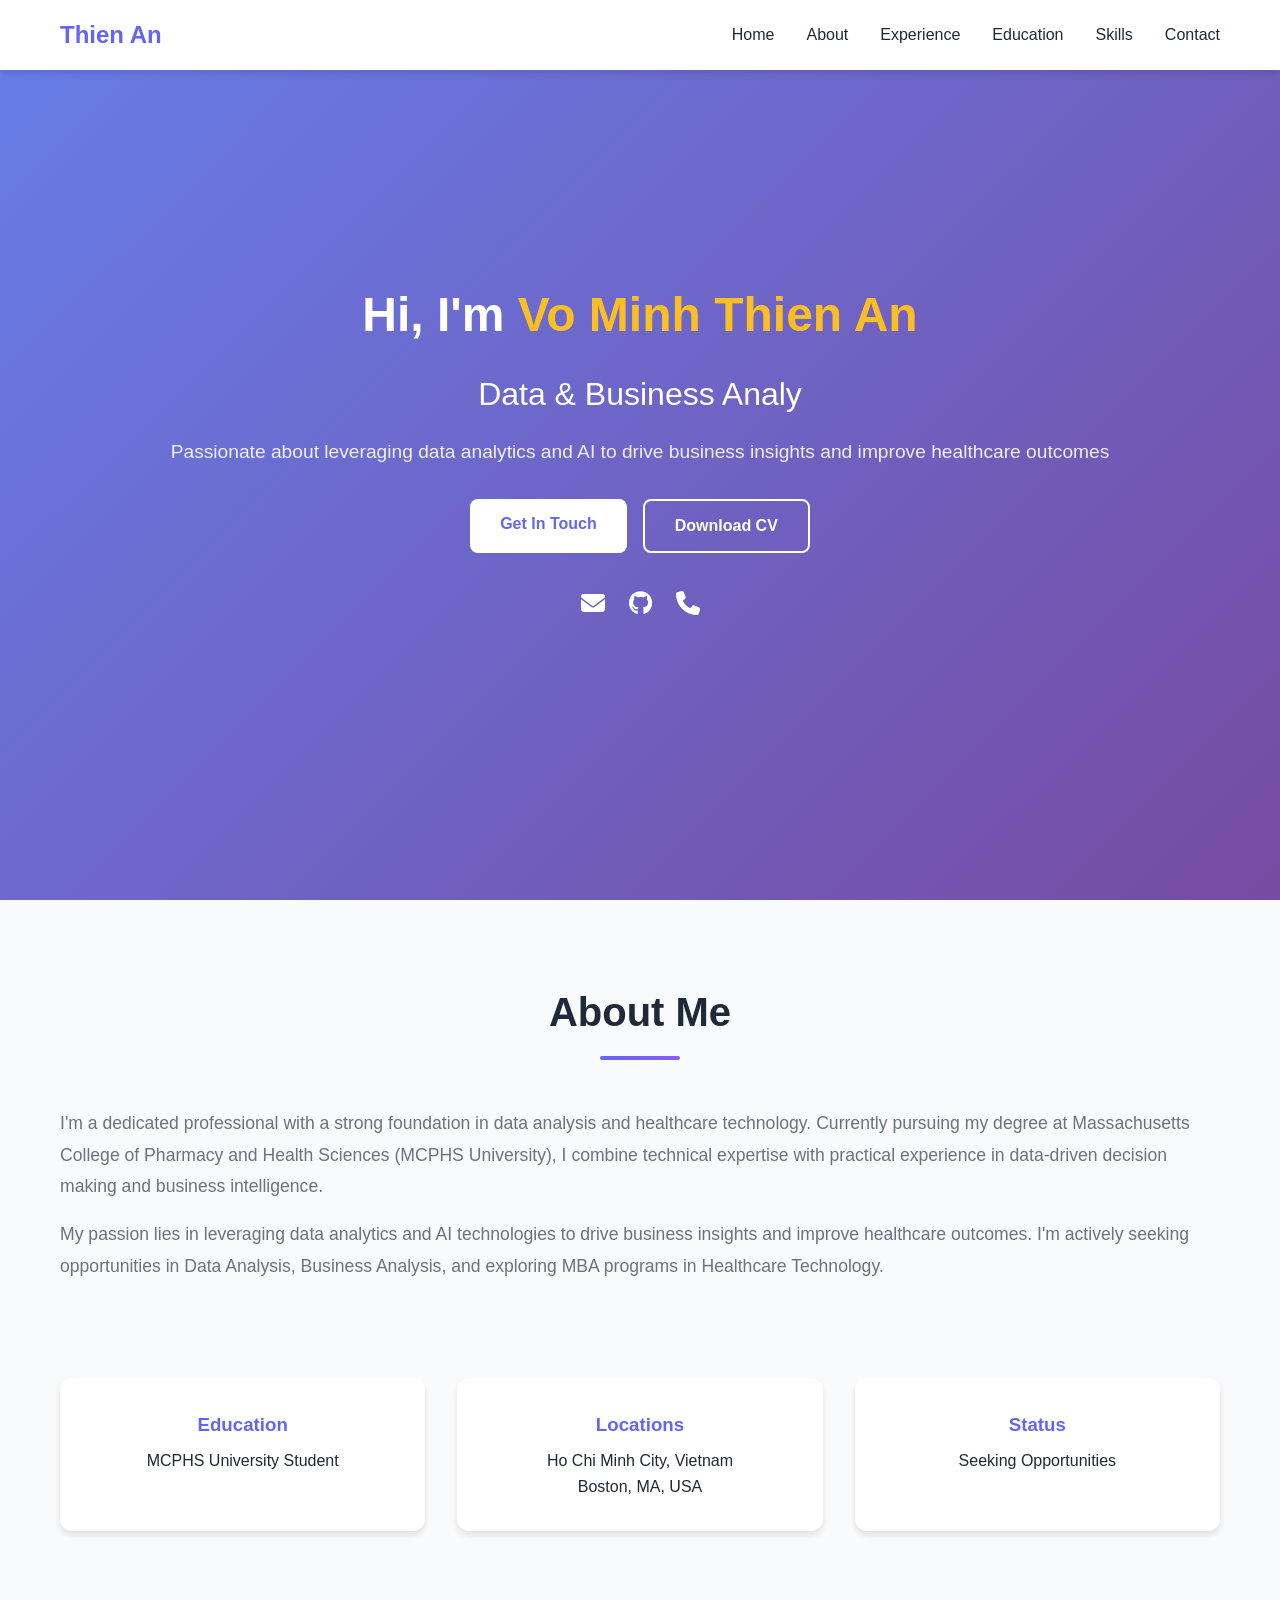
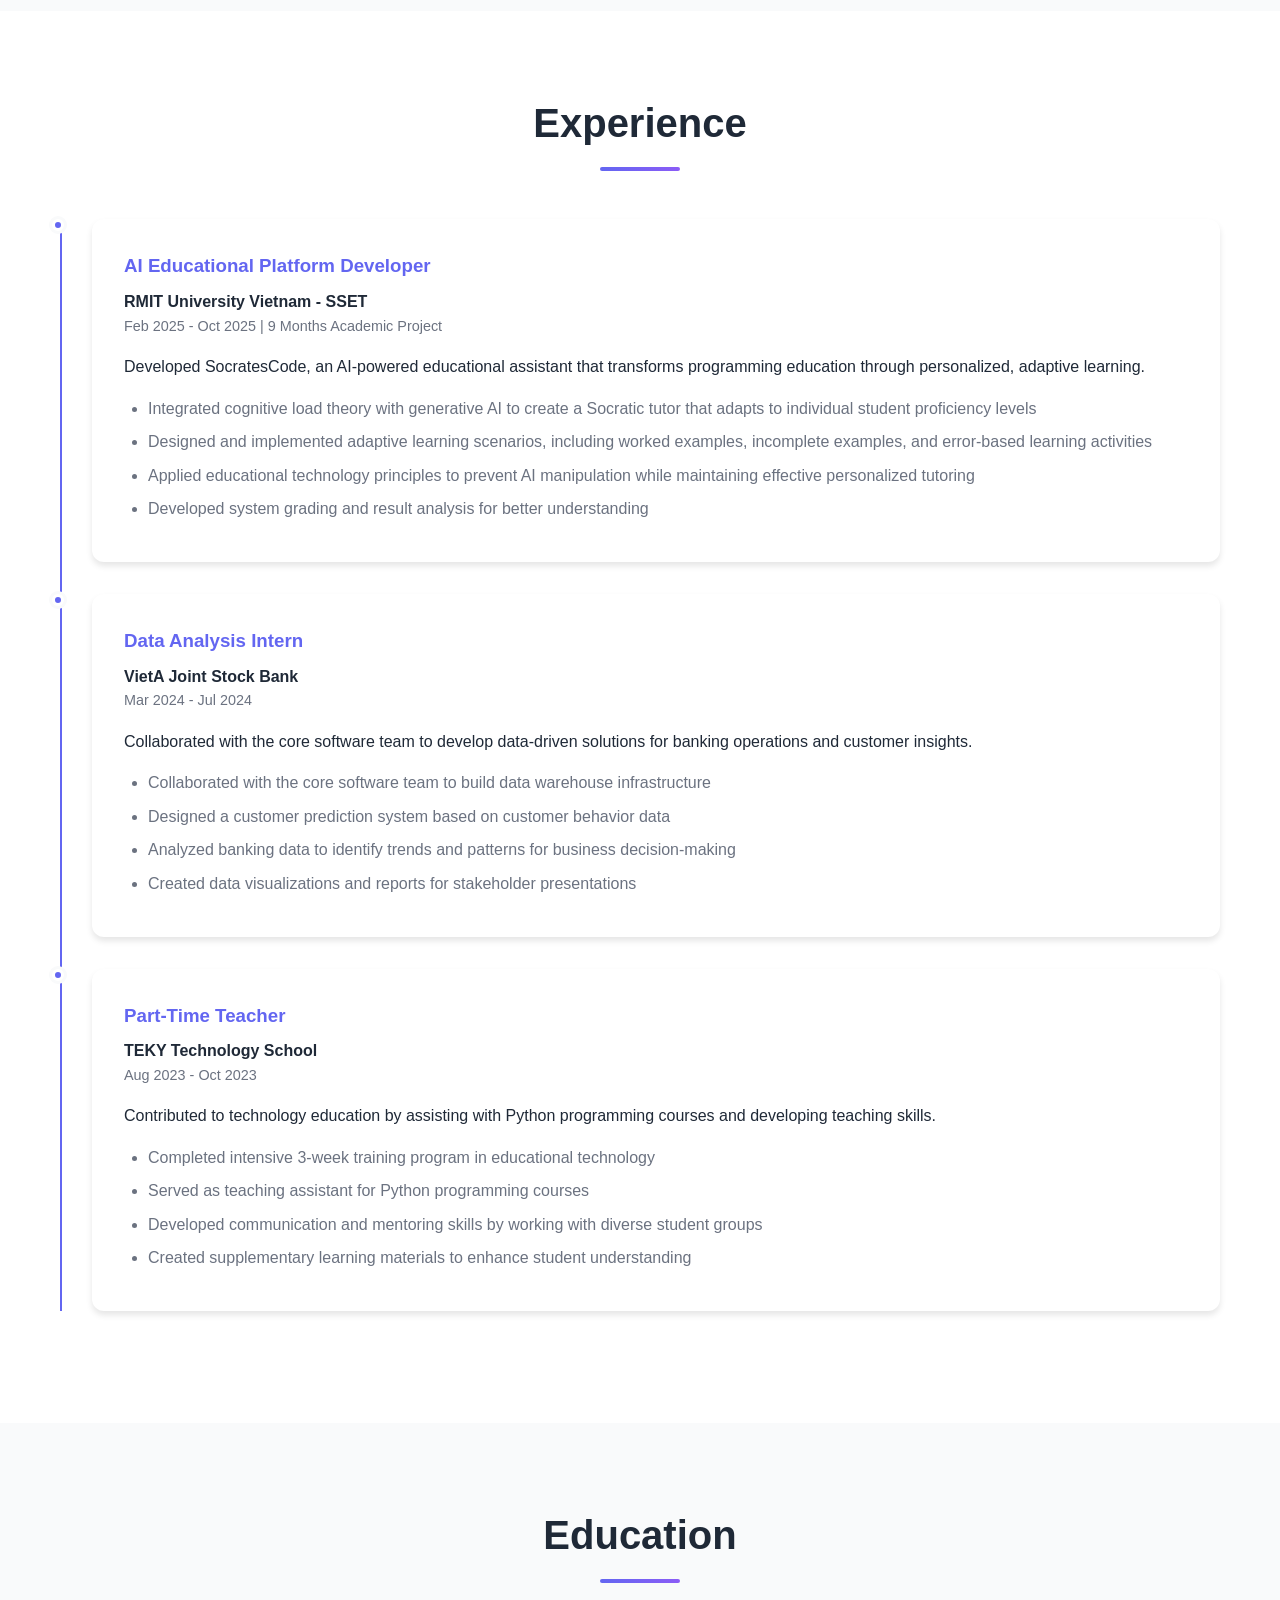
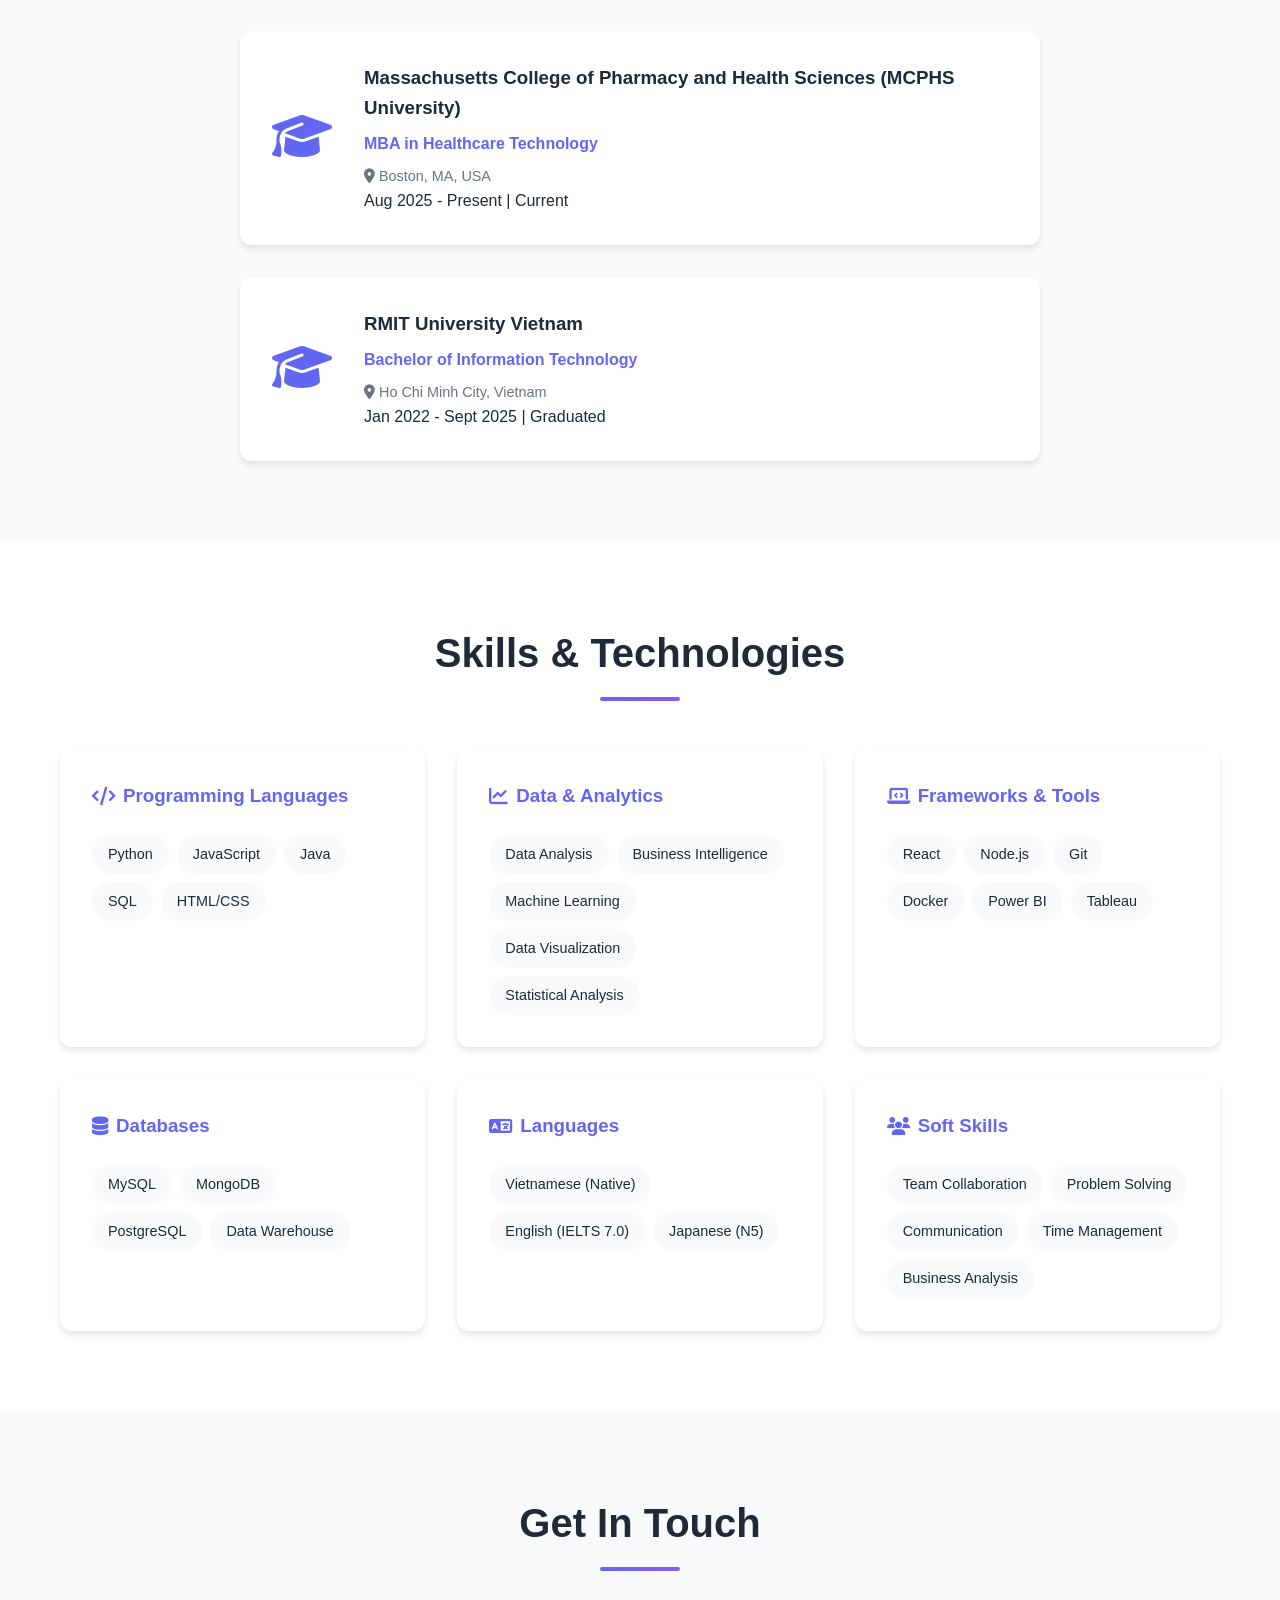
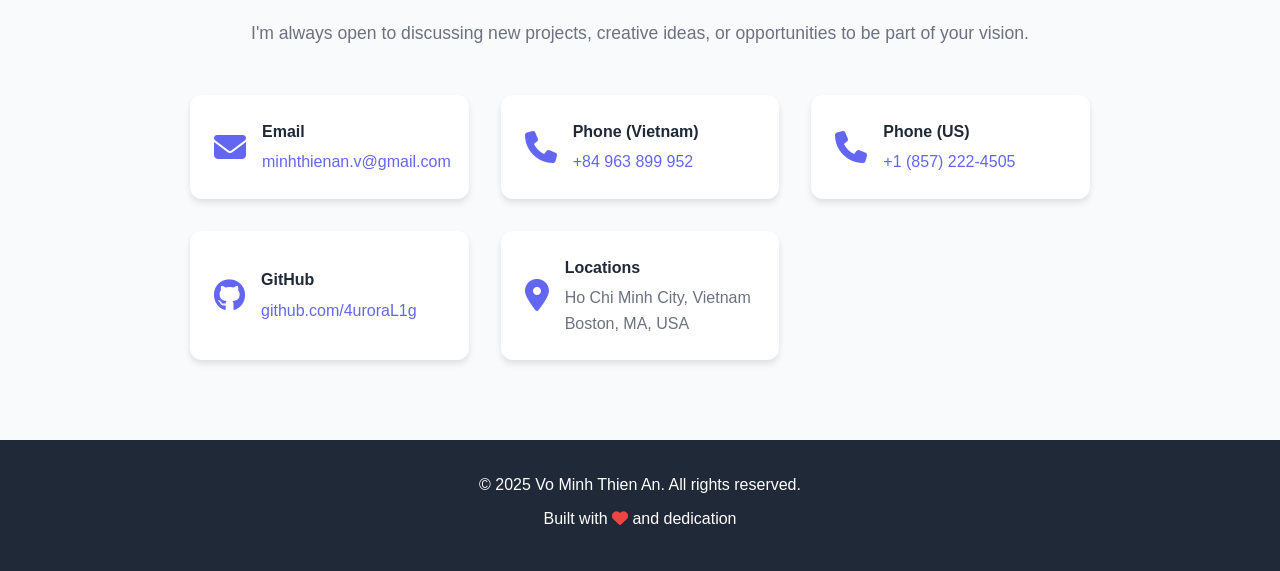
==== index.html @ 8e8bd9d4 "Move files from index/ to project root Renamed and relocated index.html, script.js, and styles.css f" ====
<!DOCTYPE html>
<html lang="en">
<head>
    <meta charset="UTF-8">
    <meta name="viewport" content="width=device-width, initial-scale=1.0">
    <title>Vo Minh Thien An - Portfolio</title>
    <link rel="stylesheet" href="styles.css">
    <link rel="stylesheet" href="https://cdnjs.cloudflare.com/ajax/libs/font-awesome/6.4.0/css/all.min.css">
</head>
<body>
    <!-- Navigation -->
    <nav class="navbar">
        <div class="container">
            <div class="nav-brand">Thien An</div>
            <ul class="nav-menu">
                <li><a href="#home">Home</a></li>
                <li><a href="#about">About</a></li>
                <li><a href="#experience">Experience</a></li>
                <li><a href="#education">Education</a></li>
                <li><a href="#skills">Skills</a></li>
                <li><a href="#contact">Contact</a></li>
            </ul>
            <div class="hamburger">
                <span></span>
                <span></span>
                <span></span>
            </div>
        </div>
    </nav>

    <!-- Hero Section -->
    <section id="home" class="hero">
        <div class="container">
            <div class="hero-content">
                <h1 class="hero-title">Hi, I'm <span class="highlight">Vo Minh Thien An</span></h1>
                <h2 class="hero-subtitle">Data & Business Analyst | MBA in Healthcare Technology</h2>
                <p class="hero-description">Passionate about leveraging data analytics and AI to drive business insights and improve healthcare outcomes</p>
                <div class="hero-buttons">
                    <a href="#contact" class="btn btn-primary">Get In Touch</a>
                    <a href="Vo Minh Thien An Cv 2025.pdf" class="btn btn-secondary" download>Download CV</a>
                </div>
                <div class="social-links">
                    <a href="mailto:minhthienan.v@gmail.com" aria-label="Email"><i class="fas fa-envelope"></i></a>
                    <a href="https://github.com/4uroraL1g" target="_blank" aria-label="GitHub"><i class="fab fa-github"></i></a>
                    <a href="tel:+84963899952" aria-label="Phone"><i class="fas fa-phone"></i></a>
                </div>
            </div>
        </div>
    </section>

    <!-- About Section -->
    <section id="about" class="about">
        <div class="container">
            <h2 class="section-title">About Me</h2>
            <div class="about-content">
                <div class="about-text">
                    <p>I'm a dedicated professional with a strong foundation in data analysis and healthcare technology. Currently pursuing my degree at Massachusetts College of Pharmacy and Health Sciences (MCPHS University), I combine technical expertise with practical experience in data-driven decision making and business intelligence.</p>
                    <p>My passion lies in leveraging data analytics and AI technologies to drive business insights and improve healthcare outcomes. I'm actively seeking opportunities in Data Analysis, Business Analysis, and exploring MBA programs in Healthcare Technology.</p>
                </div>
                <div class="about-stats">
                    <div class="stat-item">
                        <h3>Education</h3>
                        <p>MCPHS University Student</p>
                    </div>
                    <div class="stat-item">
                        <h3>Locations</h3>
                        <p>Ho Chi Minh City, Vietnam<br>Boston, MA, USA</p>
                    </div>
                    <div class="stat-item">
                        <h3>Status</h3>
                        <p>Seeking Opportunities</p>
                    </div>
                </div>
            </div>
        </div>
    </section>

    <!-- Experience Section -->
    <section id="experience" class="experience">
        <div class="container">
            <h2 class="section-title">Experience</h2>
            <div class="timeline">
                <div class="timeline-item">
                    <div class="timeline-dot"></div>
                    <div class="timeline-content">
                        <h3>AI Educational Platform Developer</h3>
                        <h4>RMIT University Vietnam - SSET</h4>
                        <p class="timeline-date">Feb 2025 - Oct 2025 | 9 Months Academic Project</p>
                        <p>Developed SocratesCode, an AI-powered educational assistant that transforms programming education through personalized, adaptive learning.</p>
                        <ul>
                            <li>Integrated cognitive load theory with generative AI to create a Socratic tutor that adapts to individual student proficiency levels</li>
                            <li>Designed and implemented adaptive learning scenarios, including worked examples, incomplete examples, and error-based learning activities</li>
                            <li>Applied educational technology principles to prevent AI manipulation while maintaining effective personalized tutoring</li>
                            <li>Developed system grading and result analysis for better understanding</li>
                        </ul>
                    </div>
                </div>
                <div class="timeline-item">
                    <div class="timeline-dot"></div>
                    <div class="timeline-content">
                        <h3>Data Analysis Intern</h3>
                        <h4>VietA Joint Stock Bank</h4>
                        <p class="timeline-date">Mar 2024 - Jul 2024</p>
                        <p>Collaborated with the core software team to develop data-driven solutions for banking operations and customer insights.</p>
                        <ul>
                            <li>Collaborated with the core software team to build data warehouse infrastructure</li>
                            <li>Designed a customer prediction system based on customer behavior data</li>
                            <li>Analyzed banking data to identify trends and patterns for business decision-making</li>
                            <li>Created data visualizations and reports for stakeholder presentations</li>
                        </ul>
                    </div>
                </div>
                <div class="timeline-item">
                    <div class="timeline-dot"></div>
                    <div class="timeline-content">
                        <h3>Part-Time Teacher</h3>
                        <h4>TEKY Technology School</h4>
                        <p class="timeline-date">Aug 2023 - Oct 2023</p>
                        <p>Contributed to technology education by assisting with Python programming courses and developing teaching skills.</p>
                        <ul>
                            <li>Completed intensive 3-week training program in educational technology</li>
                            <li>Served as teaching assistant for Python programming courses</li>
                            <li>Developed communication and mentoring skills by working with diverse student groups</li>
                            <li>Created supplementary learning materials to enhance student understanding</li>
                        </ul>
                    </div>
                </div>
            </div>
        </div>
    </section>

    <!-- Education Section -->
    <section id="education" class="education">
        <div class="container">
            <h2 class="section-title">Education</h2>
            <div class="education-card">
                <div class="education-icon">
                    <i class="fas fa-graduation-cap"></i>
                </div>
                <div class="education-content">
                    <h3>Massachusetts College of Pharmacy and Health Sciences (MCPHS University)</h3>
                    <p class="education-degree">MBA in Healthcare Technology</p>
                    <p class="education-location"><i class="fas fa-map-marker-alt"></i> Boston, MA, USA</p>
                    <p class="education-date">Aug 2025 - Present | Current</p>
                </div>
            </div>
            <div class="education-card" style="margin-top: 2rem;">
                <div class="education-icon">
                    <i class="fas fa-graduation-cap"></i>
                </div>
                <div class="education-content">
                    <h3>RMIT University Vietnam</h3>
                    <p class="education-degree">Bachelor of Information Technology</p>
                    <p class="education-location"><i class="fas fa-map-marker-alt"></i> Ho Chi Minh City, Vietnam</p>
                    <p class="education-date">Jan 2022 - Sept 2025 | Graduated</p>
                </div>
            </div>
        </div>
    </section>

    <!-- Skills Section -->
    <section id="skills" class="skills">
        <div class="container">
            <h2 class="section-title">Skills & Technologies</h2>
            <div class="skills-grid">
                <div class="skill-category">
                    <h3><i class="fas fa-code"></i> Programming Languages</h3>
                    <div class="skill-tags">
                        <span class="skill-tag">Python</span>
                        <span class="skill-tag">JavaScript</span>
                        <span class="skill-tag">Java</span>
                        <span class="skill-tag">SQL</span>
                        <span class="skill-tag">HTML/CSS</span>
                    </div>
                </div>
                <div class="skill-category">
                    <h3><i class="fas fa-chart-line"></i> Data & Analytics</h3>
                    <div class="skill-tags">
                        <span class="skill-tag">Data Analysis</span>
                        <span class="skill-tag">Business Intelligence</span>
                        <span class="skill-tag">Machine Learning</span>
                        <span class="skill-tag">Data Visualization</span>
                        <span class="skill-tag">Statistical Analysis</span>
                    </div>
                </div>
                <div class="skill-category">
                    <h3><i class="fas fa-laptop-code"></i> Frameworks & Tools</h3>
                    <div class="skill-tags">
                        <span class="skill-tag">React</span>
                        <span class="skill-tag">Node.js</span>
                        <span class="skill-tag">Git</span>
                        <span class="skill-tag">Docker</span>
                        <span class="skill-tag">Power BI</span>
                        <span class="skill-tag">Tableau</span>
                    </div>
                </div>
                <div class="skill-category">
                    <h3><i class="fas fa-database"></i> Databases</h3>
                    <div class="skill-tags">
                        <span class="skill-tag">MySQL</span>
                        <span class="skill-tag">MongoDB</span>
                        <span class="skill-tag">PostgreSQL</span>
                        <span class="skill-tag">Data Warehouse</span>
                    </div>
                </div>
                <div class="skill-category">
                    <h3><i class="fas fa-language"></i> Languages</h3>
                    <div class="skill-tags">
                        <span class="skill-tag">Vietnamese (Native)</span>
                        <span class="skill-tag">English (IELTS 7.0)</span>
                        <span class="skill-tag">Japanese (N5)</span>
                    </div>
                </div>
                <div class="skill-category">
                    <h3><i class="fas fa-users"></i> Soft Skills</h3>
                    <div class="skill-tags">
                        <span class="skill-tag">Team Collaboration</span>
                        <span class="skill-tag">Problem Solving</span>
                        <span class="skill-tag">Communication</span>
                        <span class="skill-tag">Time Management</span>
                        <span class="skill-tag">Business Analysis</span>
                    </div>
                </div>
            </div>
        </div>
    </section>

    <!-- Contact Section -->
    <section id="contact" class="contact">
        <div class="container">
            <h2 class="section-title">Get In Touch</h2>
            <p class="contact-intro">I'm always open to discussing new projects, creative ideas, or opportunities to be part of your vision.</p>
            <div class="contact-info">
                <div class="contact-item">
                    <i class="fas fa-envelope"></i>
                    <div>
                        <h3>Email</h3>
                        <a href="mailto:minhthienan.v@gmail.com">minhthienan.v@gmail.com</a>
                    </div>
                </div>
                <div class="contact-item">
                    <i class="fas fa-phone"></i>
                    <div>
                        <h3>Phone (Vietnam)</h3>
                        <a href="tel:+84963899952">+84 963 899 952</a>
                    </div>
                </div>
                <div class="contact-item">
                    <i class="fas fa-phone"></i>
                    <div>
                        <h3>Phone (US)</h3>
                        <a href="tel:+18572224505">+1 (857) 222-4505</a>
                    </div>
                </div>
                <div class="contact-item">
                    <i class="fab fa-github"></i>
                    <div>
                        <h3>GitHub</h3>
                        <a href="https://github.com/4uroraL1g" target="_blank">github.com/4uroraL1g</a>
                    </div>
                </div>
                <div class="contact-item">
                    <i class="fas fa-map-marker-alt"></i>
                    <div>
                        <h3>Locations</h3>
                        <p>Ho Chi Minh City, Vietnam<br>Boston, MA, USA</p>
                    </div>
                </div>
            </div>
        </div>
    </section>

    <!-- Footer -->
    <footer class="footer">
        <div class="container">
            <p>&copy; 2025 Vo Minh Thien An. All rights reserved.</p>
            <p>Built with <i class="fas fa-heart"></i> and dedication</p>
        </div>
    </footer>

    <script src="script.js"></script>
</body>
</html>
---- styles.css ----
/* Reset and Base Styles */
* {
    margin: 0;
    padding: 0;
    box-sizing: border-box;
}

:root {
    --primary-color: #6366f1;
    --secondary-color: #8b5cf6;
    --text-color: #1f2937;
    --text-light: #6b7280;
    --bg-color: #ffffff;
    --bg-alt: #f9fafb;
    --border-color: #e5e7eb;
    --shadow: 0 4px 6px rgba(0, 0, 0, 0.1);
    --shadow-lg: 0 10px 25px rgba(0, 0, 0, 0.1);
}

body {
    font-family: 'Segoe UI', Tahoma, Geneva, Verdana, sans-serif;
    line-height: 1.6;
    color: var(--text-color);
    background-color: var(--bg-color);
}

.container {
    max-width: 1200px;
    margin: 0 auto;
    padding: 0 20px;
}

/* Navigation */
.navbar {
    background: var(--bg-color);
    box-shadow: var(--shadow);
    position: fixed;
    width: 100%;
    top: 0;
    z-index: 1000;
    transition: all 0.3s ease;
}

.navbar .container {
    display: flex;
    justify-content: space-between;
    align-items: center;
    padding: 1rem 20px;
}

.nav-brand {
    font-size: 1.5rem;
    font-weight: bold;
    color: var(--primary-color);
}

.nav-menu {
    display: flex;
    list-style: none;
    gap: 2rem;
}

.nav-menu a {
    color: var(--text-color);
    text-decoration: none;
    font-weight: 500;
    transition: color 0.3s ease;
}

.nav-menu a:hover {
    color: var(--primary-color);
}

.hamburger {
    display: none;
    flex-direction: column;
    cursor: pointer;
}

.hamburger span {
    width: 25px;
    height: 3px;
    background: var(--text-color);
    margin: 3px 0;
    transition: 0.3s;
}

/* Hero Section */
.hero {
    min-height: 100vh;
    display: flex;
    align-items: center;
    padding-top: 80px;
    background: linear-gradient(135deg, #667eea 0%, #764ba2 100%);
    color: white;
}

.hero-content {
    text-align: center;
    animation: fadeInUp 1s ease;
}

.hero-title {
    font-size: 3rem;
    margin-bottom: 1rem;
}

.highlight {
    color: #fbbf24;
}

.hero-subtitle {
    font-size: 2rem;
    font-weight: 300;
    margin-bottom: 1rem;
}

.hero-description {
    font-size: 1.2rem;
    margin-bottom: 2rem;
    opacity: 0.9;
}

.hero-buttons {
    display: flex;
    gap: 1rem;
    justify-content: center;
    margin-bottom: 2rem;
}

.btn {
    padding: 12px 30px;
    border-radius: 8px;
    text-decoration: none;
    font-weight: 600;
    transition: all 0.3s ease;
    display: inline-block;
}

.btn-primary {
    background: white;
    color: var(--primary-color);
}

.btn-primary:hover {
    transform: translateY(-2px);
    box-shadow: var(--shadow-lg);
}

.btn-secondary {
    background: transparent;
    color: white;
    border: 2px solid white;
}

.btn-secondary:hover {
    background: white;
    color: var(--primary-color);
}

.social-links {
    display: flex;
    gap: 1.5rem;
    justify-content: center;
}

.social-links a {
    color: white;
    font-size: 1.5rem;
    transition: transform 0.3s ease;
}

.social-links a:hover {
    transform: translateY(-3px);
}

/* Section Styles */
section {
    padding: 80px 0;
}

.section-title {
    font-size: 2.5rem;
    text-align: center;
    margin-bottom: 3rem;
    position: relative;
    padding-bottom: 1rem;
}

.section-title::after {
    content: '';
    position: absolute;
    bottom: 0;
    left: 50%;
    transform: translateX(-50%);
    width: 80px;
    height: 4px;
    background: linear-gradient(90deg, var(--primary-color), var(--secondary-color));
    border-radius: 2px;
}

/* About Section */
.about {
    background: var(--bg-alt);
}

.about-content {
    display: grid;
    gap: 3rem;
}

.about-text p {
    font-size: 1.1rem;
    line-height: 1.8;
    color: var(--text-light);
    margin-bottom: 1rem;
}

.about-stats {
    display: grid;
    grid-template-columns: repeat(auto-fit, minmax(200px, 1fr));
    gap: 2rem;
    margin-top: 2rem;
}

.stat-item {
    text-align: center;
    padding: 2rem;
    background: white;
    border-radius: 12px;
    box-shadow: var(--shadow);
    transition: transform 0.3s ease;
}

.stat-item:hover {
    transform: translateY(-5px);
}

.stat-item h3 {
    color: var(--primary-color);
    margin-bottom: 0.5rem;
}

/* Timeline */
.timeline {
    position: relative;
    padding-left: 2rem;
}

.timeline::before {
    content: '';
    position: absolute;
    left: 0;
    top: 0;
    bottom: 0;
    width: 2px;
    background: var(--primary-color);
}

.timeline-item {
    position: relative;
    margin-bottom: 2rem;
}

.timeline-dot {
    position: absolute;
    left: -2.5rem;
    top: 0;
    width: 12px;
    height: 12px;
    background: var(--primary-color);
    border-radius: 50%;
    border: 3px solid white;
    box-shadow: 0 0 0 3px var(--bg-alt);
}

.timeline-content {
    background: white;
    padding: 2rem;
    border-radius: 12px;
    box-shadow: var(--shadow);
}

.timeline-content h3 {
    color: var(--primary-color);
    margin-bottom: 0.5rem;
}

.timeline-date {
    color: var(--text-light);
    font-size: 0.9rem;
    margin-bottom: 1rem;
}

.timeline-content ul {
    margin-top: 1rem;
    padding-left: 1.5rem;
}

.timeline-content li {
    margin-bottom: 0.5rem;
    color: var(--text-light);
}

/* Education Section */
.education {
    background: var(--bg-alt);
}

.education-card {
    display: flex;
    align-items: center;
    gap: 2rem;
    background: white;
    padding: 2rem;
    border-radius: 12px;
    box-shadow: var(--shadow);
    max-width: 800px;
    margin: 0 auto;
}

.education-icon {
    font-size: 3rem;
    color: var(--primary-color);
}

.education-content h3 {
    color: var(--text-color);
    margin-bottom: 0.5rem;
}

.education-degree {
    color: var(--primary-color);
    font-weight: 600;
    margin-bottom: 0.5rem;
}

.education-location {
    color: var(--text-light);
    font-size: 0.9rem;
}

/* Skills Section */
.skills-grid {
    display: grid;
    grid-template-columns: repeat(auto-fit, minmax(280px, 1fr));
    gap: 2rem;
}

.skill-category {
    background: white;
    padding: 2rem;
    border-radius: 12px;
    box-shadow: var(--shadow);
    transition: transform 0.3s ease;
}

.skill-category:hover {
    transform: translateY(-5px);
}

.skill-category h3 {
    color: var(--primary-color);
    margin-bottom: 1.5rem;
    display: flex;
    align-items: center;
    gap: 0.5rem;
}

.skill-tags {
    display: flex;
    flex-wrap: wrap;
    gap: 0.5rem;
}

.skill-tag {
    background: var(--bg-alt);
    padding: 0.5rem 1rem;
    border-radius: 20px;
    font-size: 0.9rem;
    color: var(--text-color);
    transition: all 0.3s ease;
}

.skill-tag:hover {
    background: var(--primary-color);
    color: white;
    transform: scale(1.05);
}

/* Contact Section */
.contact {
    background: var(--bg-alt);
}

.contact-intro {
    text-align: center;
    font-size: 1.1rem;
    color: var(--text-light);
    margin-bottom: 3rem;
}

.contact-info {
    display: grid;
    grid-template-columns: repeat(auto-fit, minmax(250px, 1fr));
    gap: 2rem;
    max-width: 900px;
    margin: 0 auto;
}

.contact-item {
    display: flex;
    align-items: center;
    gap: 1rem;
    background: white;
    padding: 1.5rem;
    border-radius: 12px;
    box-shadow: var(--shadow);
    transition: transform 0.3s ease;
}

.contact-item:hover {
    transform: translateY(-5px);
}

.contact-item i {
    font-size: 2rem;
    color: var(--primary-color);
}

.contact-item h3 {
    font-size: 1rem;
    margin-bottom: 0.3rem;
    color: var(--text-color);
}

.contact-item a {
    color: var(--primary-color);
    text-decoration: none;
    transition: color 0.3s ease;
}

.contact-item a:hover {
    color: var(--secondary-color);
}

.contact-item p {
    color: var(--text-light);
}

/* Footer */
.footer {
    background: var(--text-color);
    color: white;
    text-align: center;
    padding: 2rem 0;
}

.footer p {
    margin-bottom: 0.5rem;
}

.footer i {
    color: #ef4444;
}

/* Animations */
@keyframes fadeInUp {
    from {
        opacity: 0;
        transform: translateY(30px);
    }
    to {
        opacity: 1;
        transform: translateY(0);
    }
}

/* Responsive Design */
@media (max-width: 768px) {
    .hamburger {
        display: flex;
    }

    .nav-menu {
        position: fixed;
        left: -100%;
        top: 70px;
        flex-direction: column;
        background-color: var(--bg-color);
        width: 100%;
        text-align: center;
        transition: 0.3s;
        box-shadow: var(--shadow);
        padding: 2rem 0;
    }

    .nav-menu.active {
        left: 0;
    }

    .hero-title {
        font-size: 2rem;
    }

    .hero-subtitle {
        font-size: 1.5rem;
    }

    .hero-buttons {
        flex-direction: column;
        align-items: center;
    }

    .section-title {
        font-size: 2rem;
    }

    .education-card {
        flex-direction: column;
        text-align: center;
    }

    .timeline {
        padding-left: 1.5rem;
    }

    .timeline-dot {
        left: -2rem;
    }
}

@media (max-width: 480px) {
    .hero-title {
        font-size: 1.5rem;
    }

    .hero-subtitle {
        font-size: 1.2rem;
    }

    .btn {
        padding: 10px 20px;
        font-size: 0.9rem;
    }
}
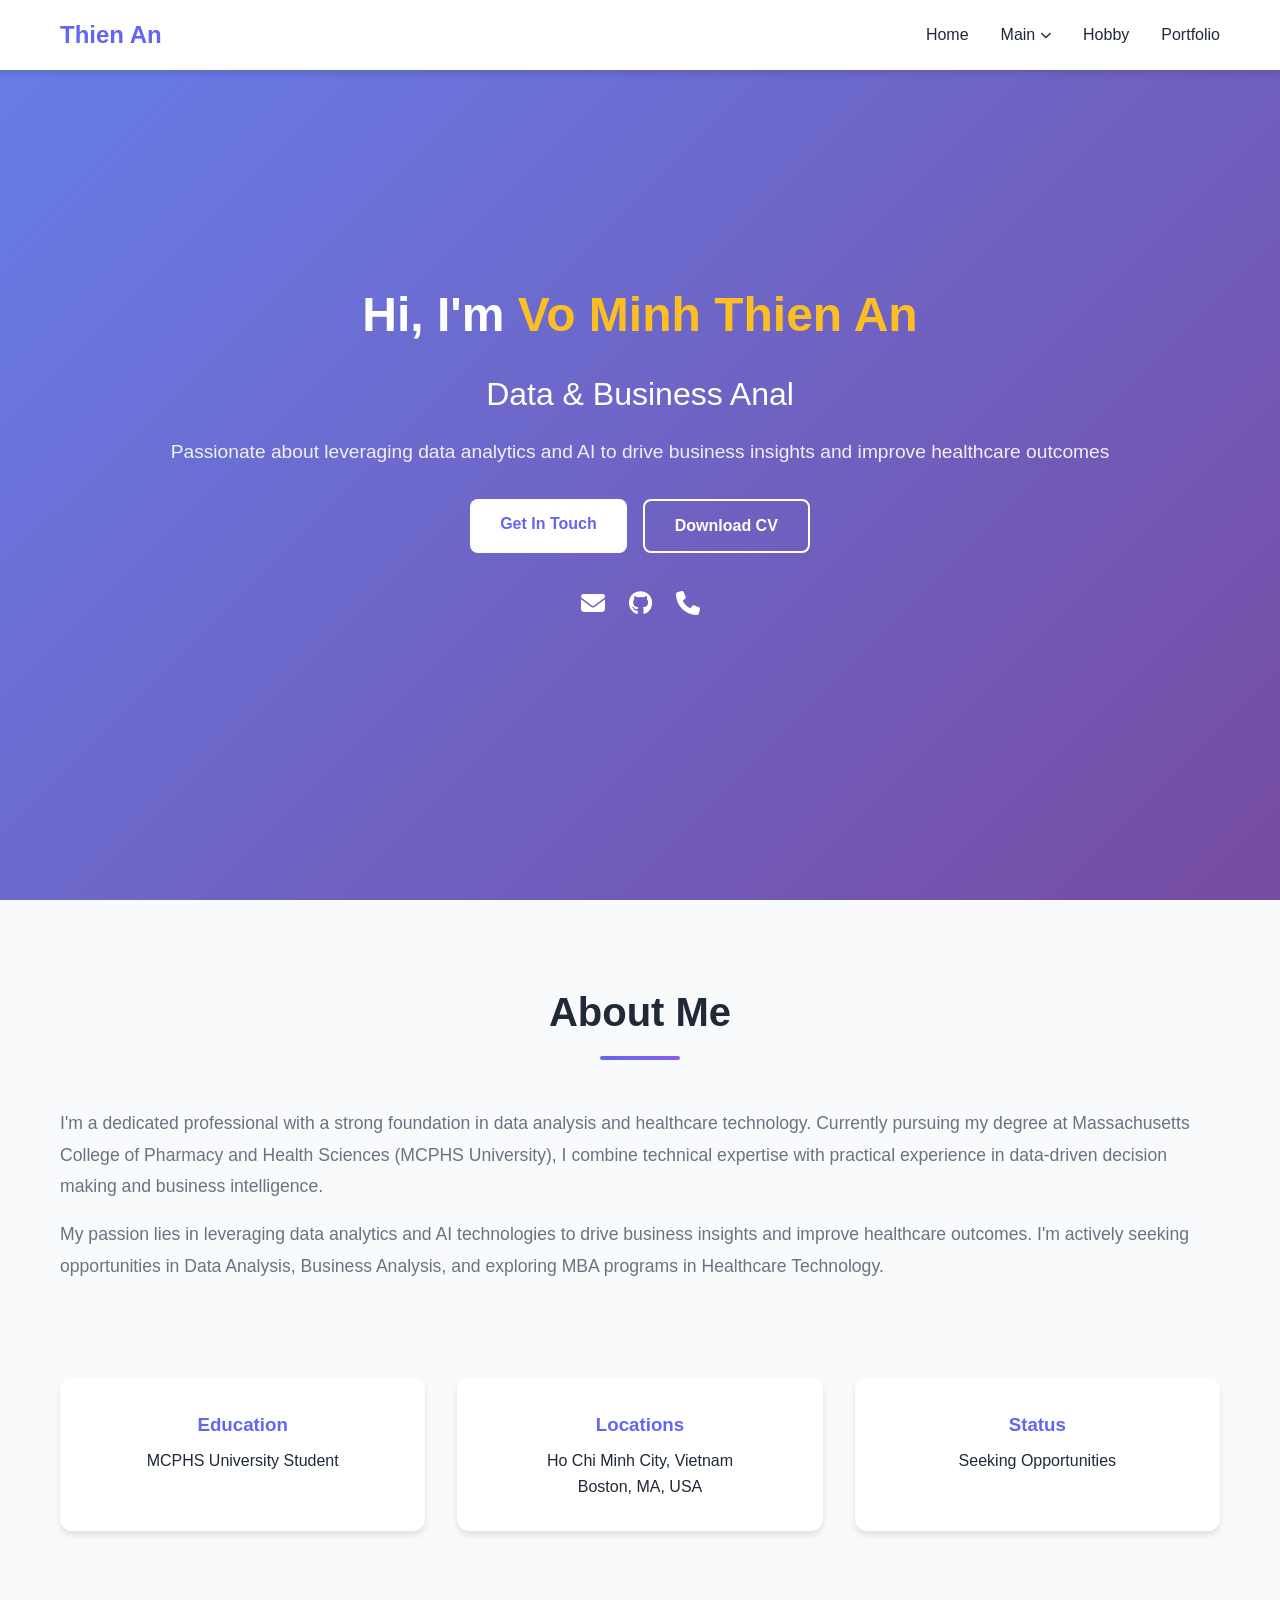
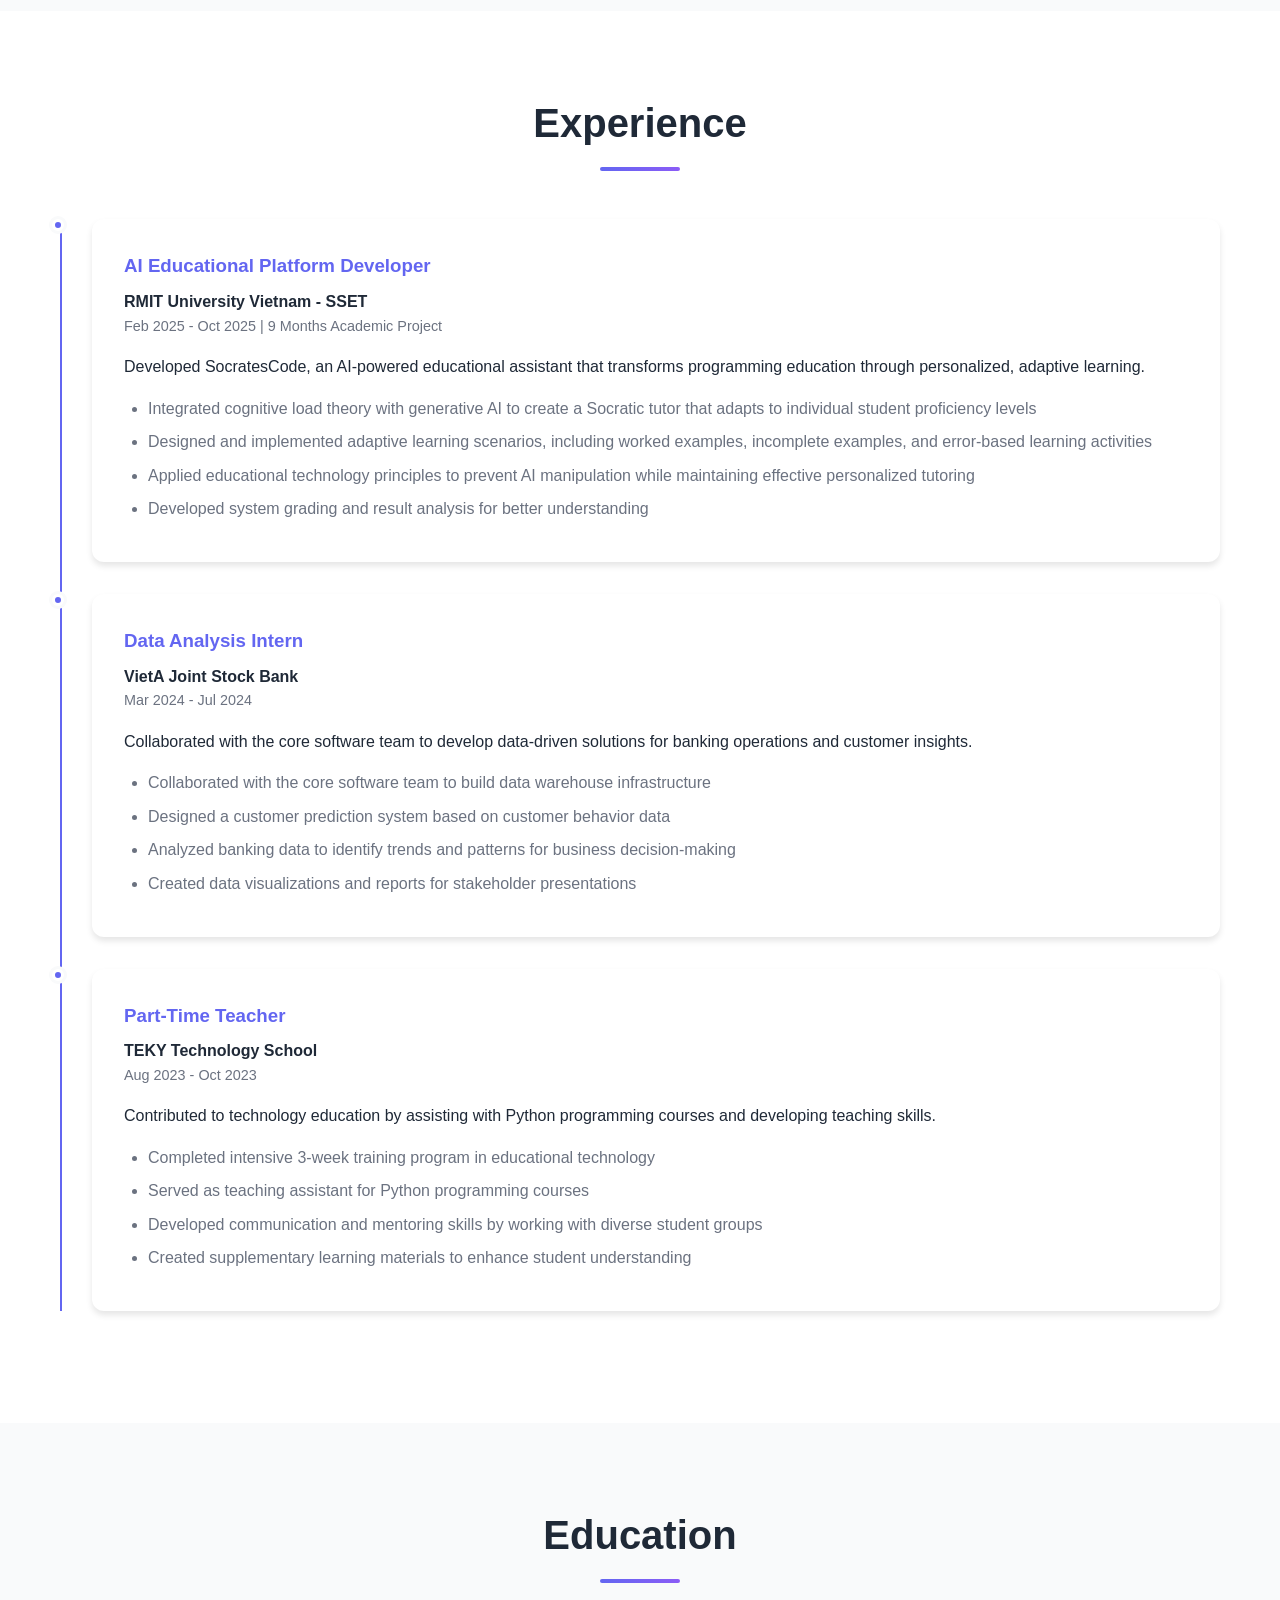
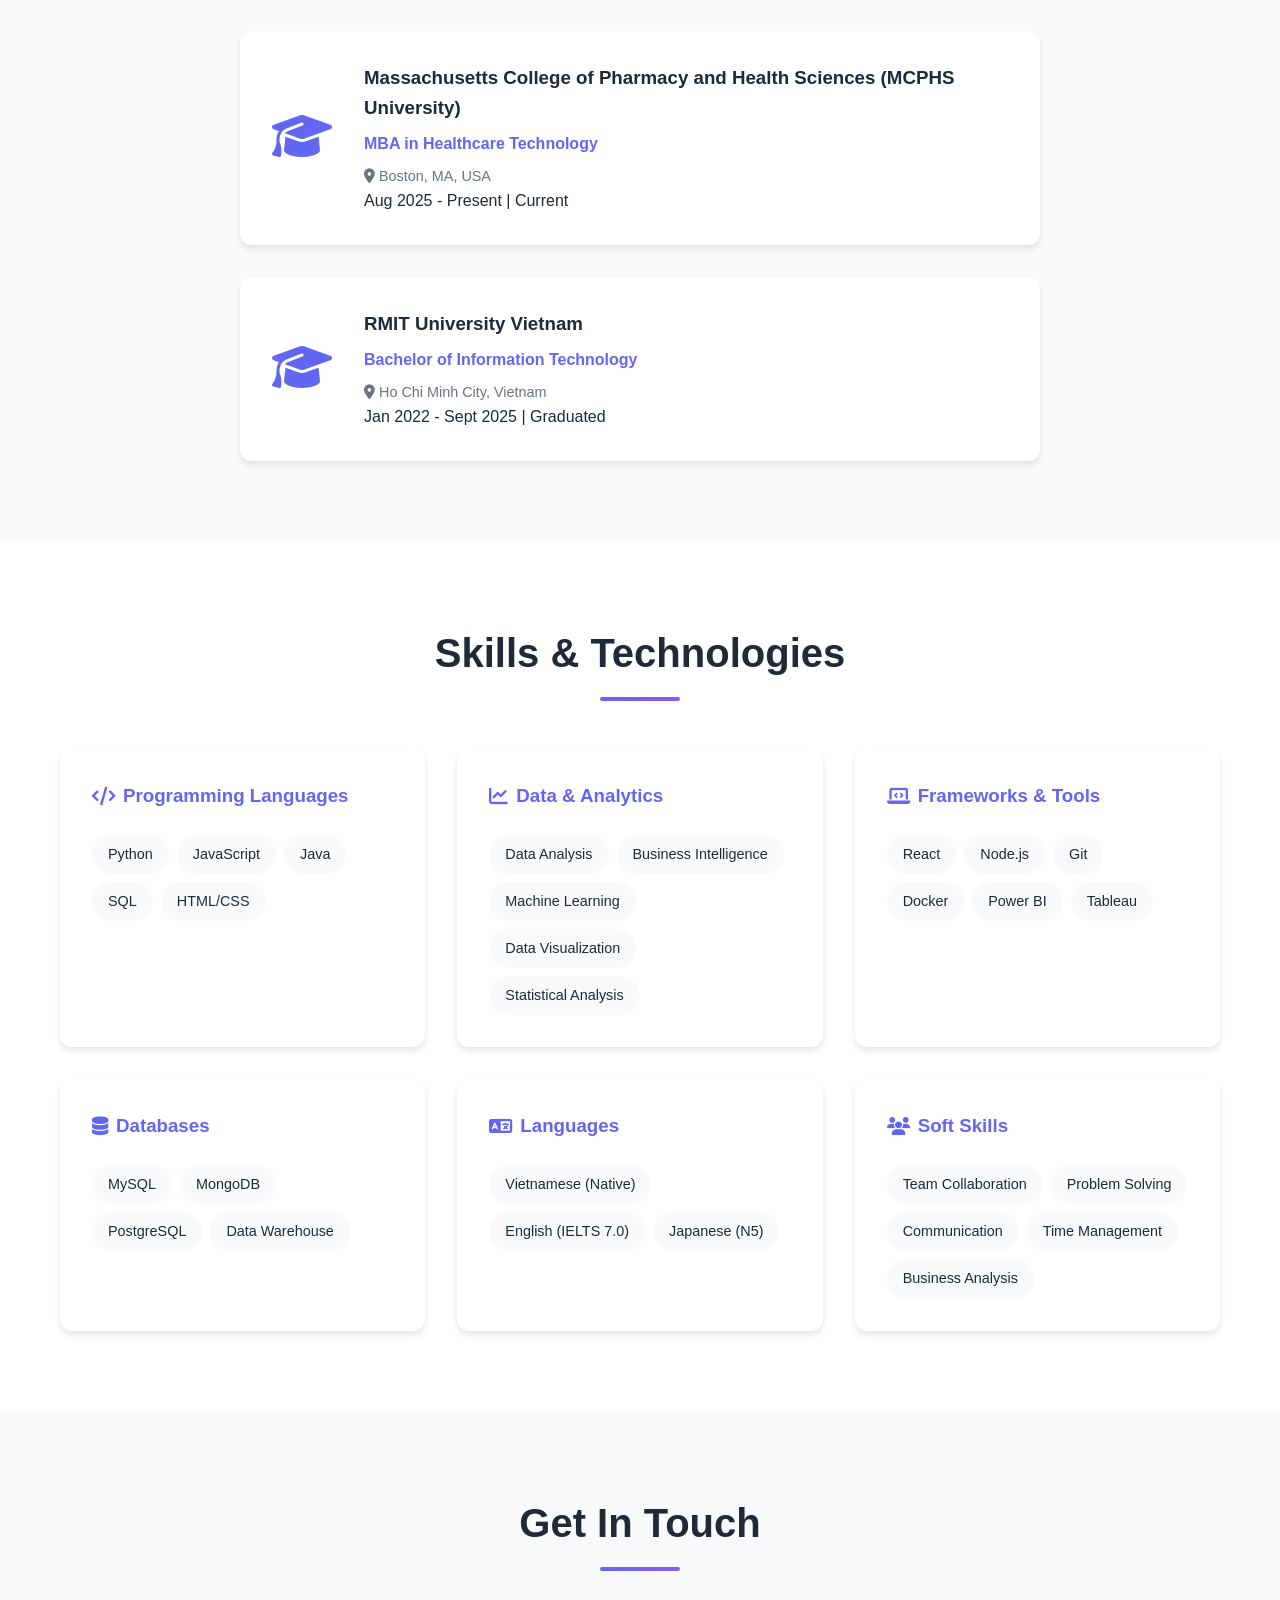
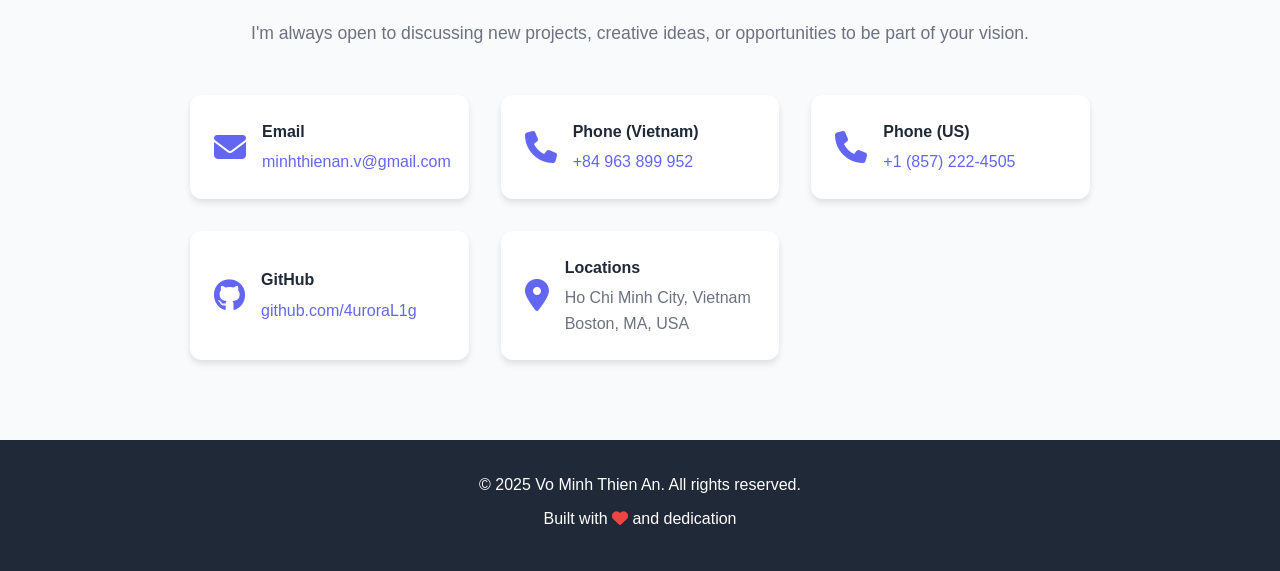
==== commit c580ecc9: "Add hobby and portfolio pages, update navigation Introduced hobby.html and portfolio.html with dedic" ====
--- a/index.html
+++ b/index.html
@@ -14,11 +14,18 @@
             <div class="nav-brand">Thien An</div>
             <ul class="nav-menu">
                 <li><a href="#home">Home</a></li>
-                <li><a href="#about">About</a></li>
-                <li><a href="#experience">Experience</a></li>
-                <li><a href="#education">Education</a></li>
-                <li><a href="#skills">Skills</a></li>
-                <li><a href="#contact">Contact</a></li>
+                <li class="dropdown">
+                    <a href="javascript:void(0)" class="dropbtn">Main <i class="fas fa-chevron-down"></i></a>
+                    <div class="dropdown-content">
+                        <a href="#about"><i class="fas fa-user"></i> About</a>
+                        <a href="#experience"><i class="fas fa-briefcase"></i> Experience</a>
+                        <a href="#education"><i class="fas fa-graduation-cap"></i> Education</a>
+                        <a href="#skills"><i class="fas fa-code"></i> Skills</a>
+                        <a href="#contact"><i class="fas fa-envelope"></i> Contact</a>
+                    </div>
+                </li>
+                <li><a href="hobby.html">Hobby</a></li>
+                <li><a href="portfolio.html">Portfolio</a></li>
             </ul>
             <div class="hamburger">
                 <span></span>
--- a/styles.css
+++ b/styles.css
@@ -69,6 +69,110 @@
 
 .nav-menu a:hover {
     color: var(--primary-color);
+}
+
+/* Dropdown Menu Styles */
+.dropdown {
+    position: relative;
+}
+
+.dropbtn {
+    display: flex;
+    align-items: center;
+    gap: 0.3rem;
+    cursor: pointer;
+}
+
+.dropbtn i {
+    font-size: 0.7rem;
+    transition: transform 0.3s ease;
+}
+
+.dropdown:hover .dropbtn i {
+    transform: rotate(180deg);
+}
+
+.dropdown-content {
+    display: none;
+    position: absolute;
+    top: 100%;
+    left: 50%;
+    transform: translateX(-50%);
+    background-color: white;
+    min-width: 280px;
+    box-shadow: 0 8px 16px rgba(0, 0, 0, 0.15);
+    border-radius: 12px;
+    padding: 1.5rem;
+    z-index: 1001;
+    margin-top: 0.5rem;
+    opacity: 0;
+    animation: fadeIn 0.3s ease forwards;
+}
+
+@keyframes fadeIn {
+    to {
+        opacity: 1;
+    }
+}
+
+.dropdown:hover .dropdown-content {
+    display: block;
+}
+
+.dropdown-header {
+    font-size: 1.1rem;
+    font-weight: 600;
+    color: var(--primary-color);
+    margin-bottom: 0.5rem;
+}
+
+.dropdown-subtitle {
+    font-size: 0.95rem;
+    color: var(--text-color);
+    margin-bottom: 0.5rem;
+}
+
+.dropdown-content small {
+    color: var(--text-light);
+    font-size: 0.85rem;
+    display: block;
+    margin-top: 0.3rem;
+}
+
+.dropdown-link {
+    display: flex;
+    align-items: flex-start;
+    gap: 0.75rem;
+    padding: 1rem;
+    margin-top: 0.5rem;
+    border-radius: 8px;
+    background: var(--bg-alt);
+    transition: all 0.3s ease;
+    text-decoration: none;
+    color: var(--text-color);
+}
+
+.dropdown-link:hover {
+    background: var(--primary-color);
+    color: white;
+    transform: translateX(5px);
+}
+
+.dropdown-link i {
+    font-size: 1.5rem;
+    color: var(--primary-color);
+    margin-top: 0.2rem;
+}
+
+.dropdown-link:hover i {
+    color: white;
+}
+
+.dropdown-link small {
+    display: block;
+    margin-top: 0.3rem;
+    font-size: 0.8rem;
+    opacity: 0.8;
 }
 
 .hamburger {
@@ -499,6 +603,25 @@
         left: 0;
     }
 
+    /* Mobile Dropdown Styles */
+    .dropdown-content {
+        position: static;
+        transform: none;
+        box-shadow: none;
+        border-top: 1px solid var(--border-color);
+        border-radius: 0;
+        margin-top: 0.5rem;
+        padding: 1rem;
+    }
+
+    .dropdown:hover .dropdown-content {
+        display: none;
+    }
+
+    .dropdown.active .dropdown-content {
+        display: block;
+    }
+
     .hero-title {
         font-size: 2rem;
     }
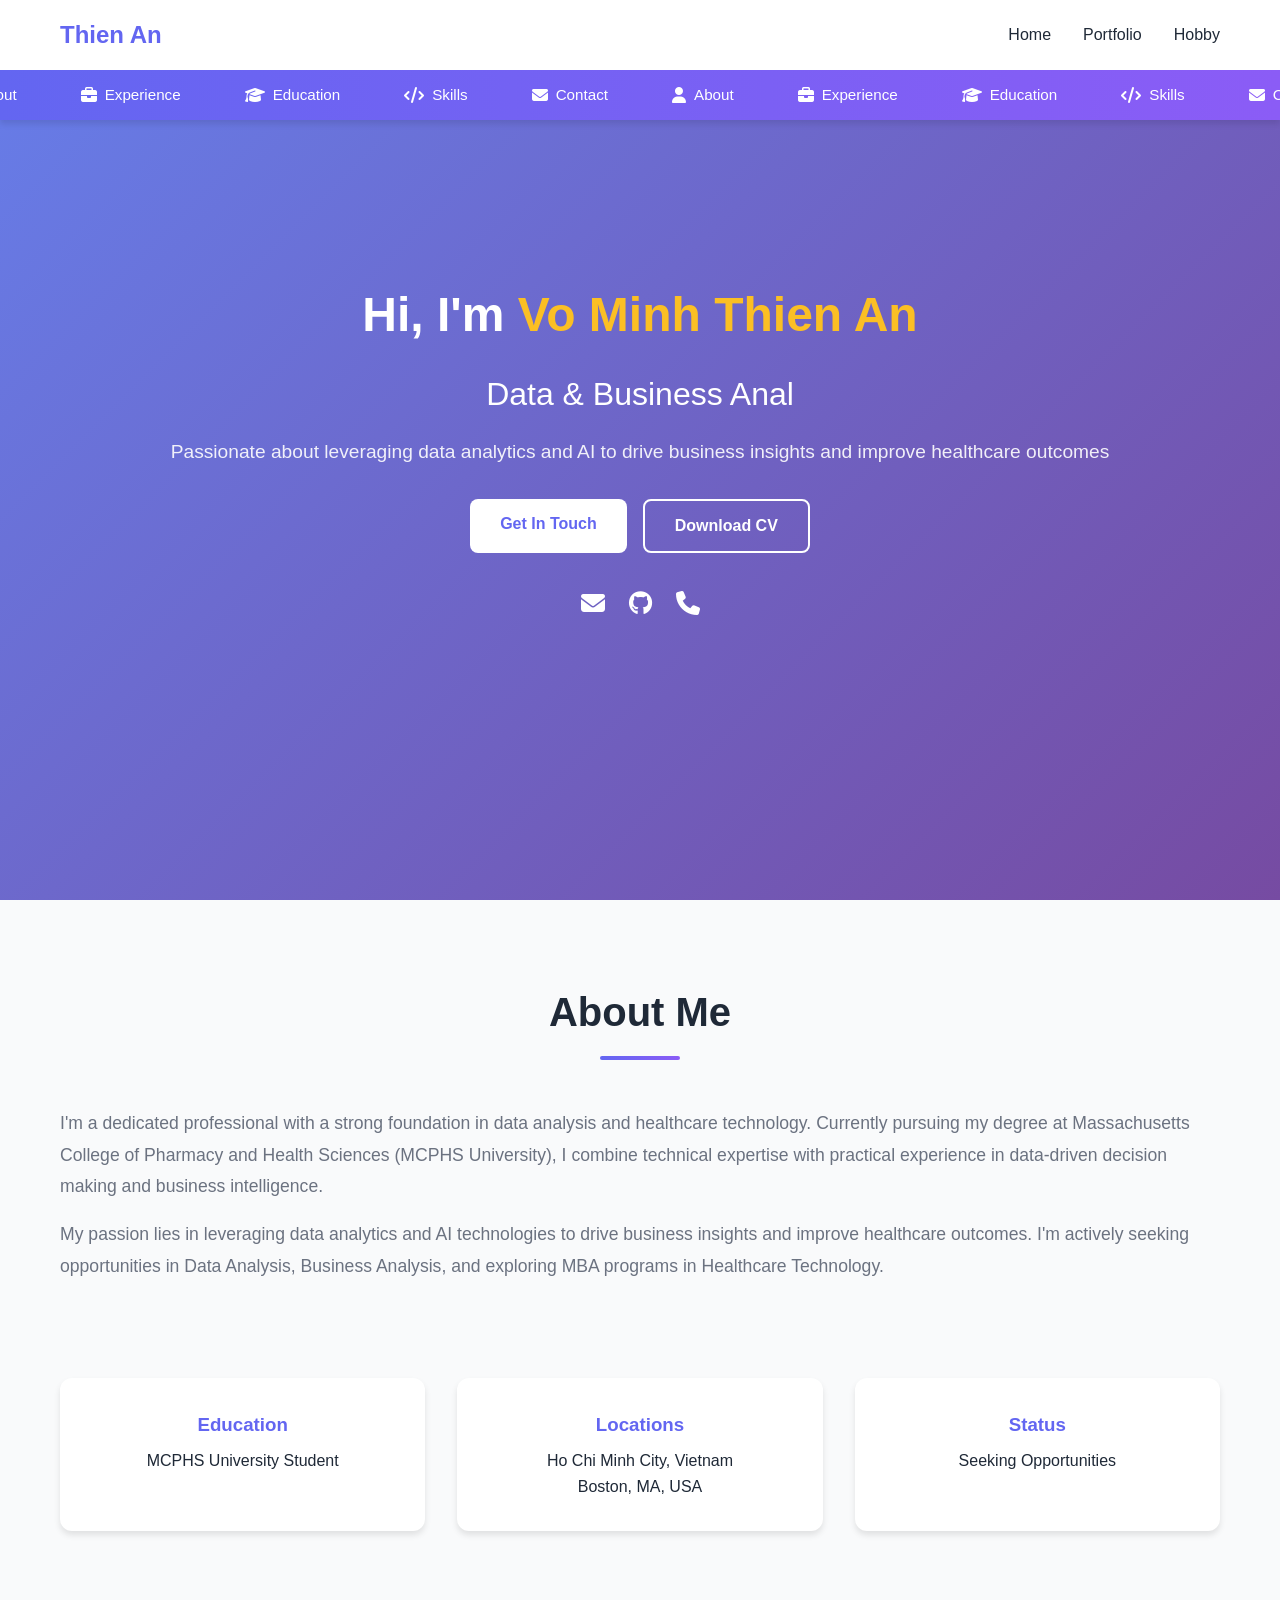
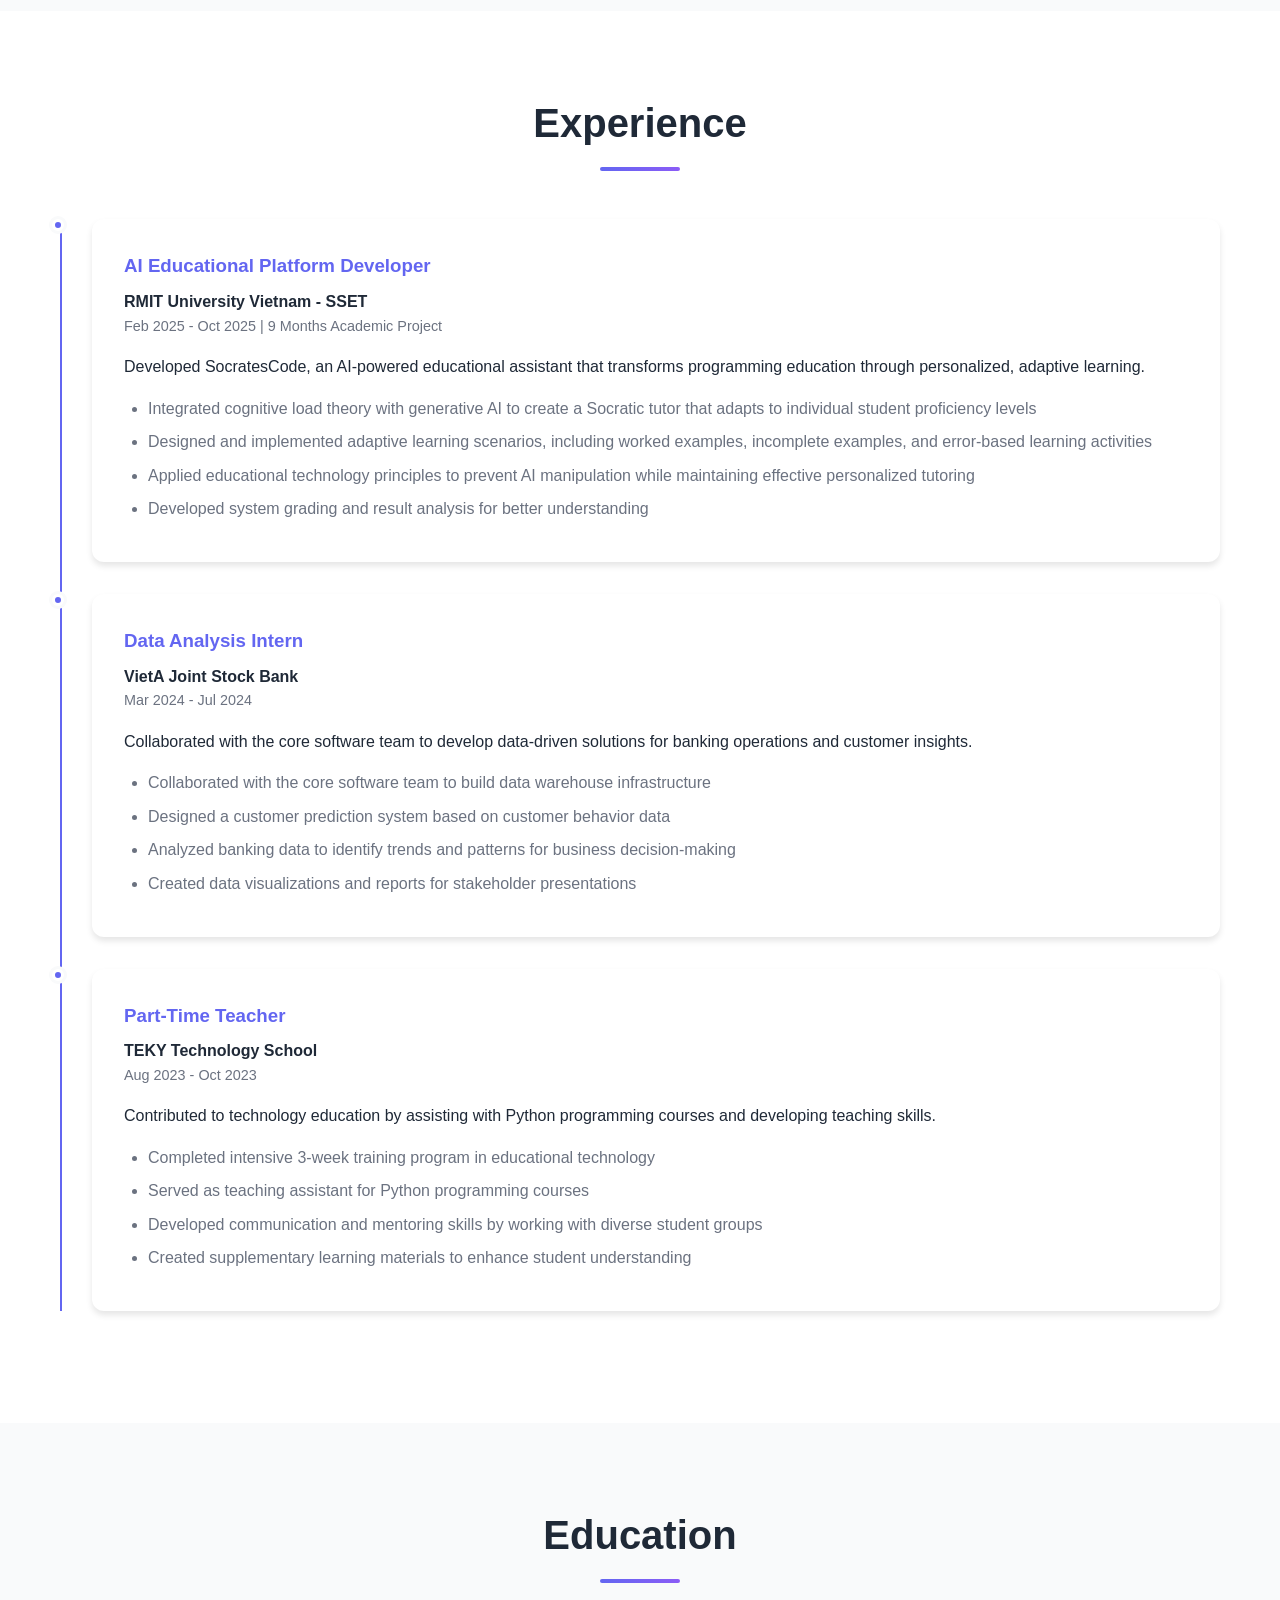
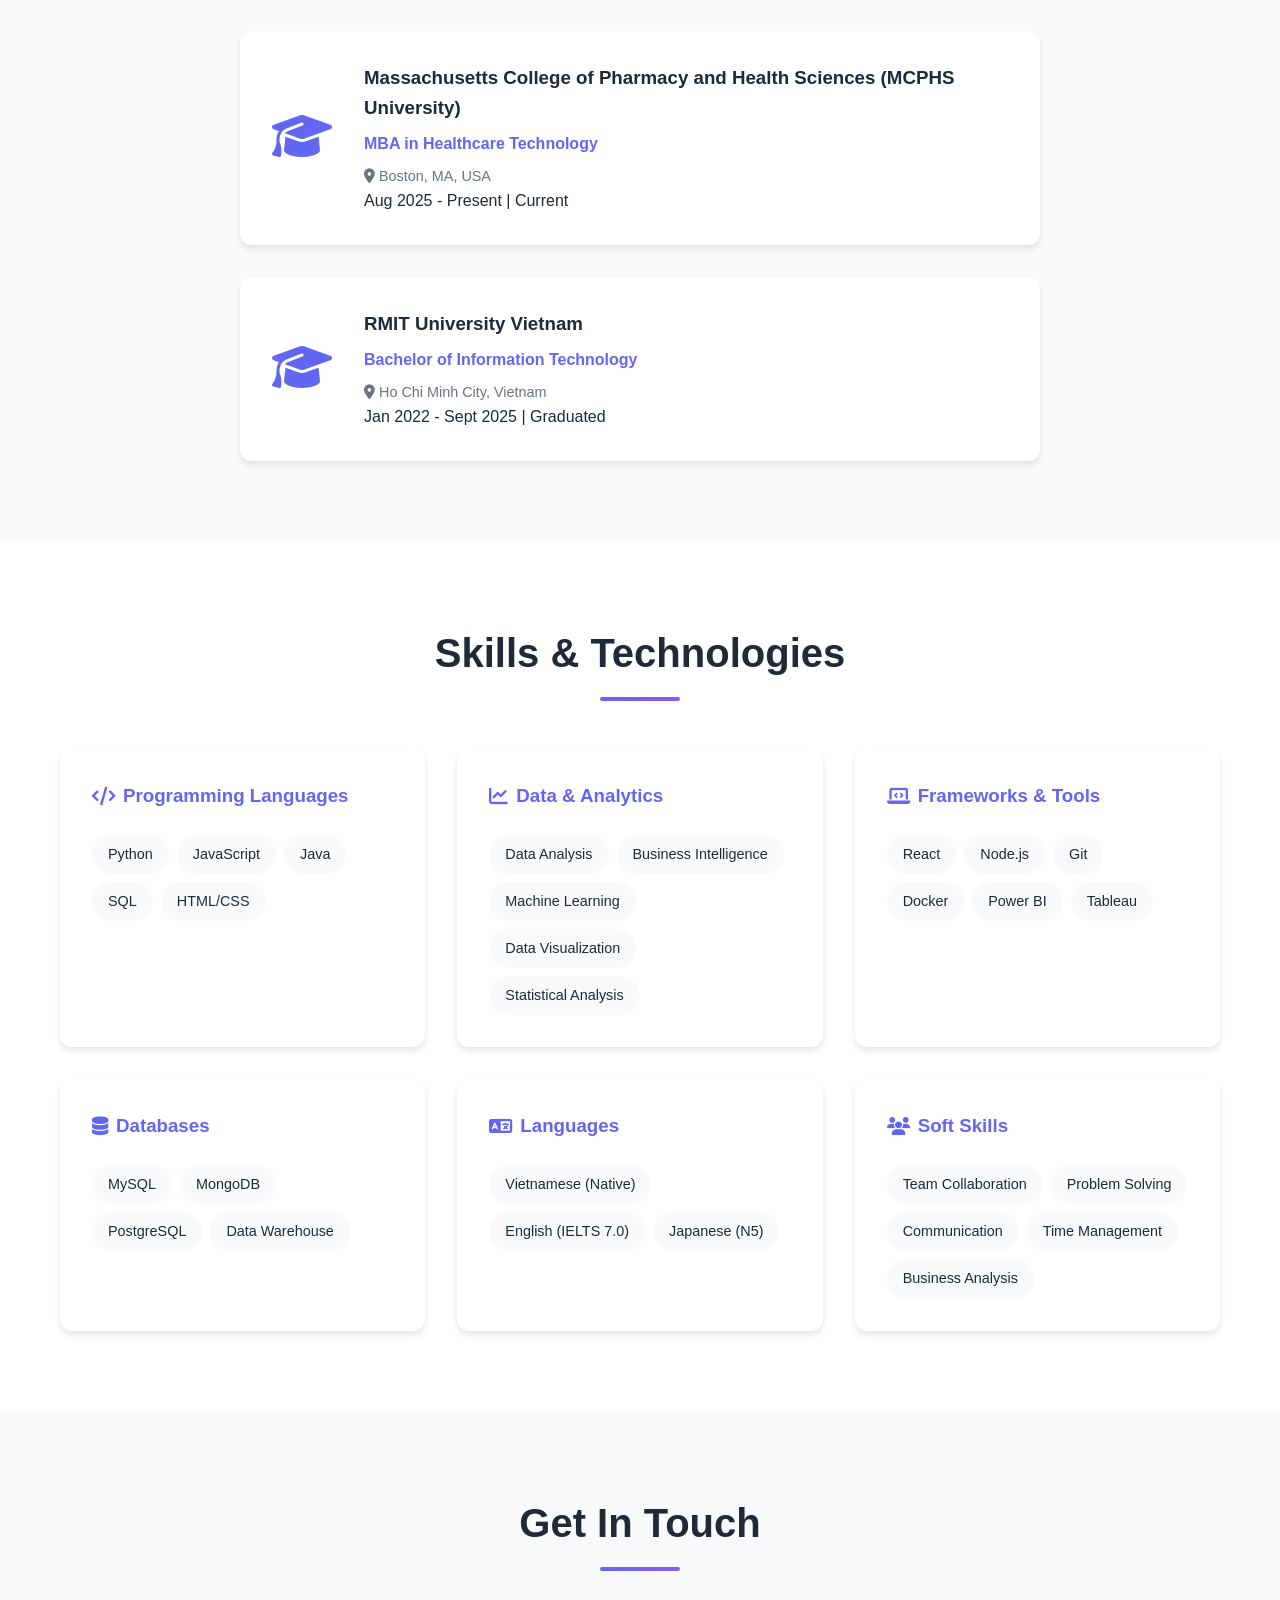
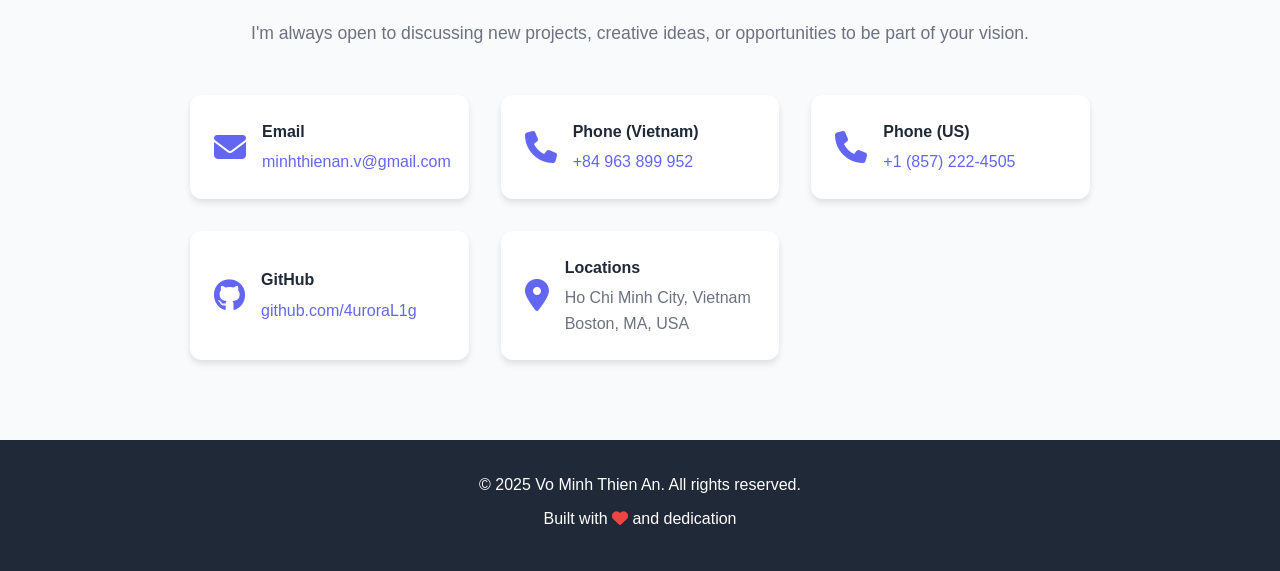
==== commit 83487d03: "Add project files and update portfolio pages Added multiple assignment, report, and media files for " ====
--- a/index.html
+++ b/index.html
@@ -14,23 +14,29 @@
             <div class="nav-brand">Thien An</div>
             <ul class="nav-menu">
                 <li><a href="#home">Home</a></li>
-                <li class="dropdown">
-                    <a href="javascript:void(0)" class="dropbtn">Main <i class="fas fa-chevron-down"></i></a>
-                    <div class="dropdown-content">
-                        <a href="#about"><i class="fas fa-user"></i> About</a>
-                        <a href="#experience"><i class="fas fa-briefcase"></i> Experience</a>
-                        <a href="#education"><i class="fas fa-graduation-cap"></i> Education</a>
-                        <a href="#skills"><i class="fas fa-code"></i> Skills</a>
-                        <a href="#contact"><i class="fas fa-envelope"></i> Contact</a>
-                    </div>
-                </li>
+                <li><a href="portfolio.html">Portfolio</a></li>
                 <li><a href="hobby.html">Hobby</a></li>
-                <li><a href="portfolio.html">Portfolio</a></li>
             </ul>
             <div class="hamburger">
                 <span></span>
                 <span></span>
                 <span></span>
+            </div>
+        </div>
+        <!-- Scrolling Ticker -->
+        <div class="ticker-wrap">
+            <div class="ticker">
+                <a href="#about" class="ticker-item"><i class="fas fa-user"></i> About</a>
+                <a href="#experience" class="ticker-item"><i class="fas fa-briefcase"></i> Experience</a>
+                <a href="#education" class="ticker-item"><i class="fas fa-graduation-cap"></i> Education</a>
+                <a href="#skills" class="ticker-item"><i class="fas fa-code"></i> Skills</a>
+                <a href="#contact" class="ticker-item"><i class="fas fa-envelope"></i> Contact</a>
+                <!-- Duplicate for seamless loop -->
+                <a href="#about" class="ticker-item"><i class="fas fa-user"></i> About</a>
+                <a href="#experience" class="ticker-item"><i class="fas fa-briefcase"></i> Experience</a>
+                <a href="#education" class="ticker-item"><i class="fas fa-graduation-cap"></i> Education</a>
+                <a href="#skills" class="ticker-item"><i class="fas fa-code"></i> Skills</a>
+                <a href="#contact" class="ticker-item"><i class="fas fa-envelope"></i> Contact</a>
             </div>
         </div>
     </nav>
--- a/styles.css
+++ b/styles.css
@@ -71,9 +71,45 @@
     color: var(--primary-color);
 }
 
+/* Scrolling Ticker Styles */
+.ticker-wrap {
+    width: 100%;
+    overflow: hidden;
+    background: linear-gradient(90deg, var(--primary-color), var(--secondary-color));
+    padding: 0.8rem 0;
+}
+
+.ticker {
+    display: flex;
+    justify-content: center;
+    white-space: nowrap;
+}
+
+.ticker-item {
+    display: inline-flex;
+    align-items: center;
+    gap: 0.5rem;
+    padding: 0 2rem;
+    color: white;
+    text-decoration: none;
+    font-weight: 500;
+    font-size: 0.95rem;
+    transition: all 0.3s ease;
+}
+
+.ticker-item:hover {
+    color: #fbbf24;
+    transform: scale(1.05);
+}
+
+.ticker-item i {
+    font-size: 1rem;
+}
+
 /* Dropdown Menu Styles */
 .dropdown {
     position: relative;
+    display: none;
 }
 
 .dropbtn {
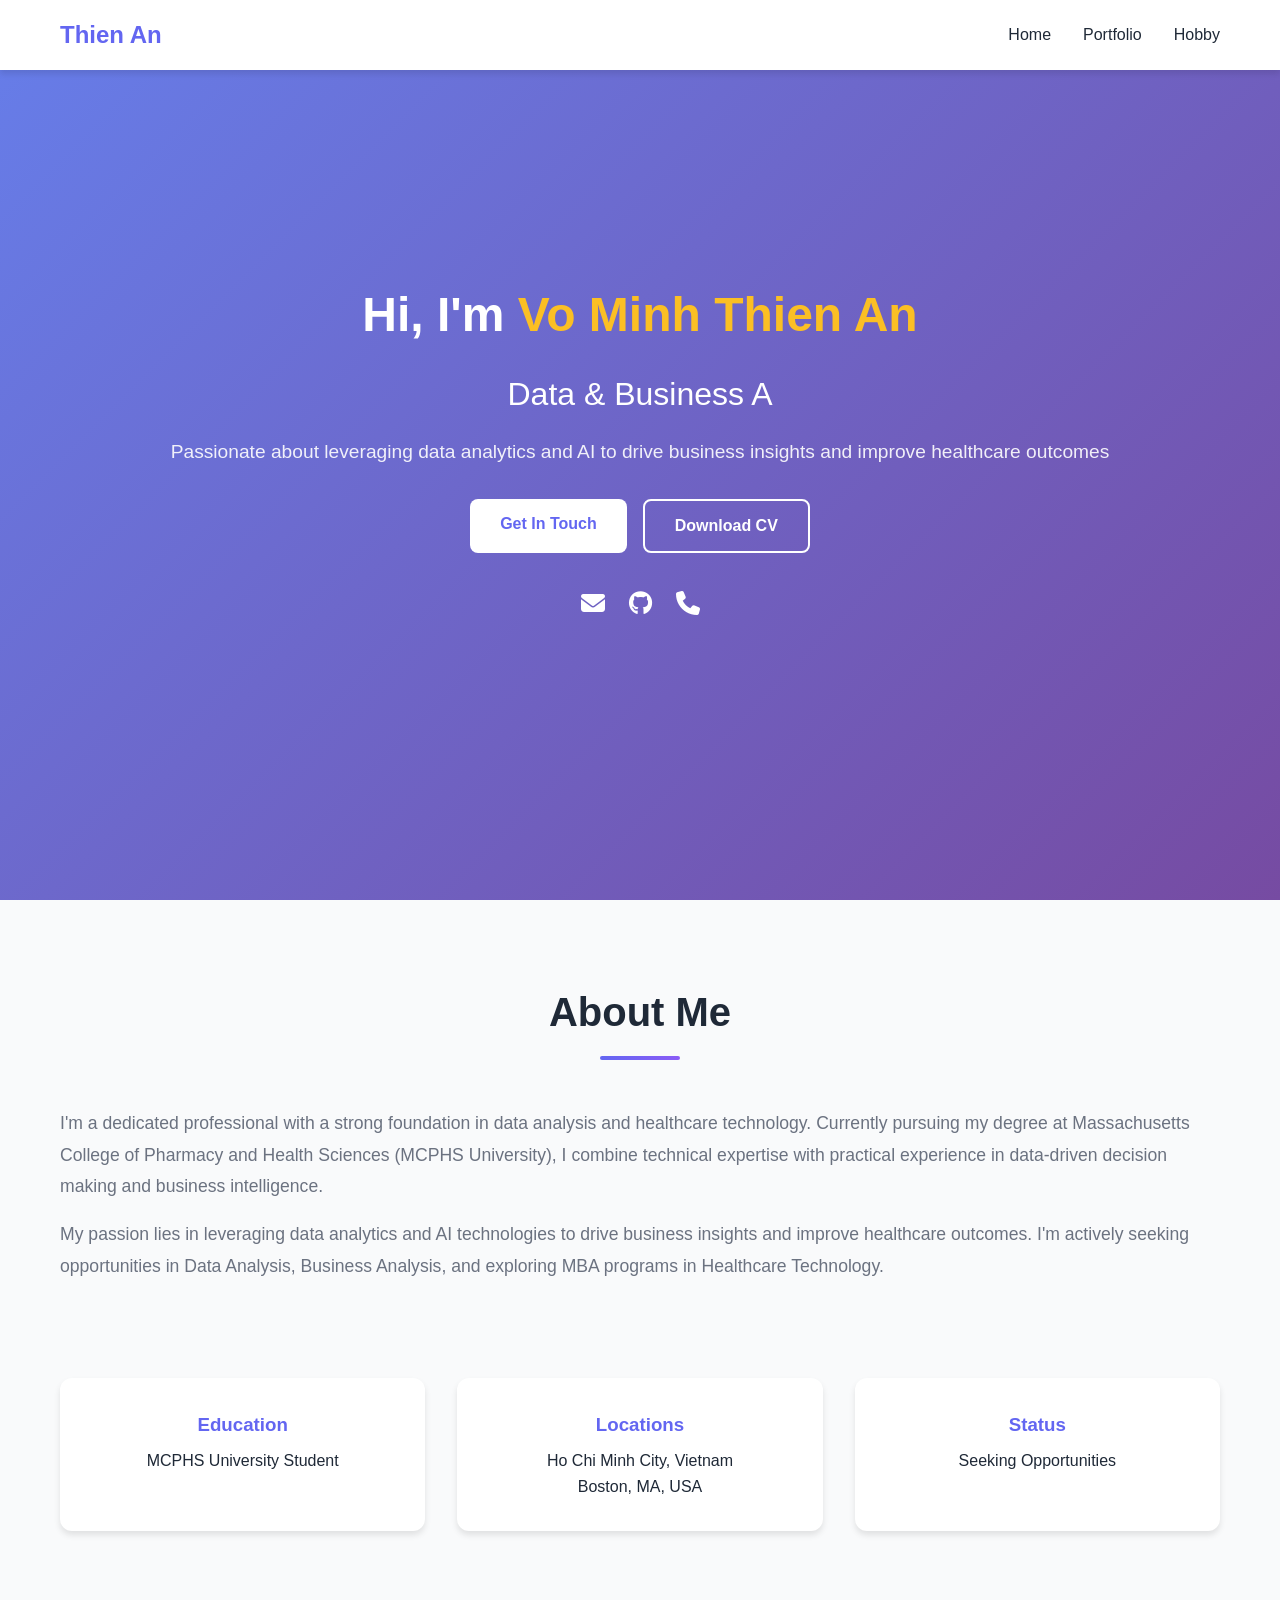
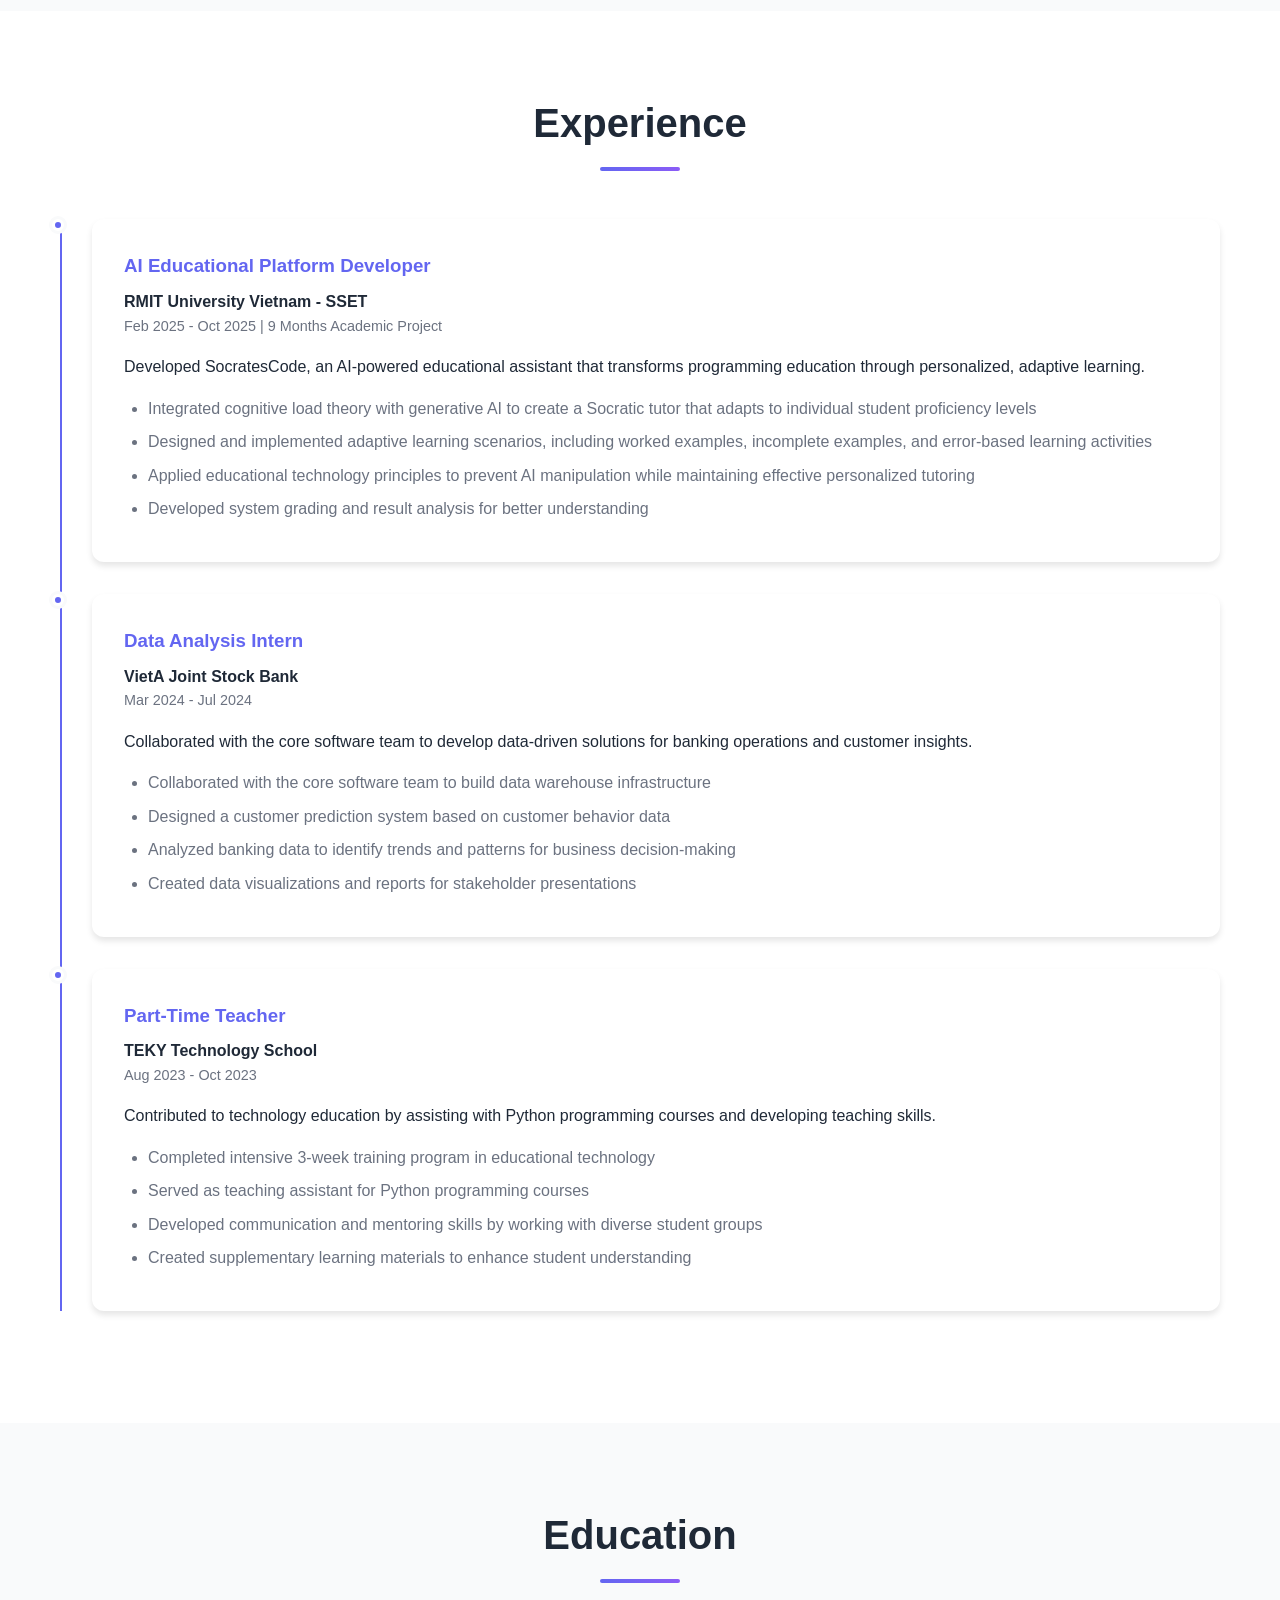
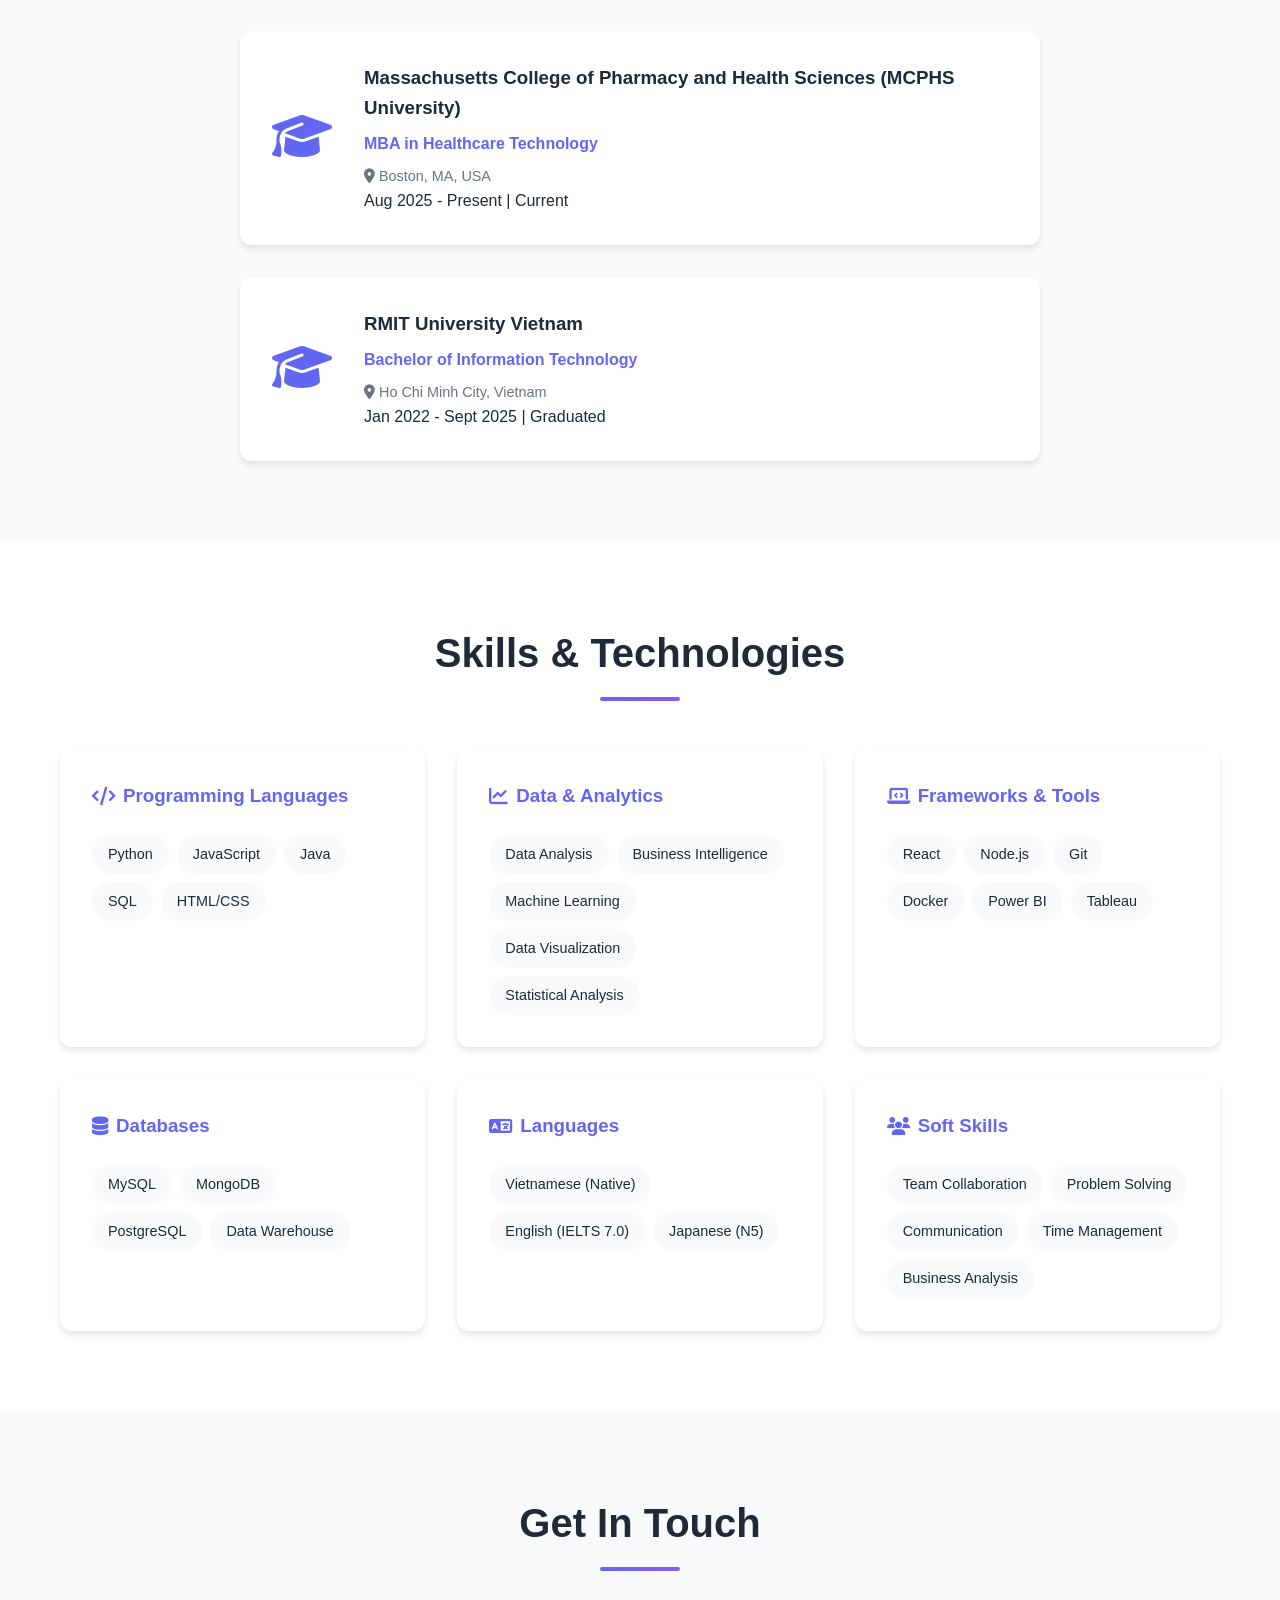
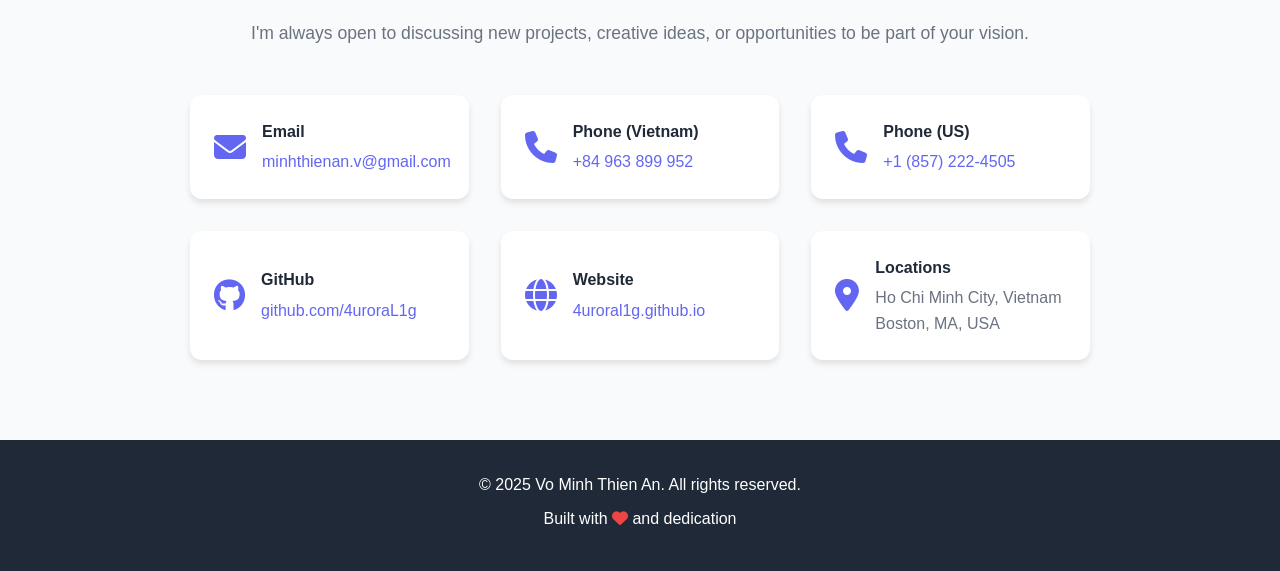
==== commit 4295500d: "Add MBA project PDFs and portfolio sections Added Business Statistics MBA and Introduction to US Hea" ====
--- a/index.html
+++ b/index.html
@@ -14,6 +14,16 @@
             <div class="nav-brand">Thien An</div>
             <ul class="nav-menu">
                 <li><a href="#home">Home</a></li>
+                <li class="dropdown">
+                    <a href="javascript:void(0)" class="dropbtn">Main <i class="fas fa-chevron-down"></i></a>
+                    <div class="dropdown-content">
+                        <a href="#about"><i class="fas fa-user"></i> About</a>
+                        <a href="#experience"><i class="fas fa-briefcase"></i> Experience</a>
+                        <a href="#education"><i class="fas fa-graduation-cap"></i> Education</a>
+                        <a href="#skills"><i class="fas fa-code"></i> Skills</a>
+                        <a href="#contact"><i class="fas fa-envelope"></i> Contact</a>
+                    </div>
+                </li>
                 <li><a href="portfolio.html">Portfolio</a></li>
                 <li><a href="hobby.html">Hobby</a></li>
             </ul>
@@ -21,22 +31,6 @@
                 <span></span>
                 <span></span>
                 <span></span>
-            </div>
-        </div>
-        <!-- Scrolling Ticker -->
-        <div class="ticker-wrap">
-            <div class="ticker">
-                <a href="#about" class="ticker-item"><i class="fas fa-user"></i> About</a>
-                <a href="#experience" class="ticker-item"><i class="fas fa-briefcase"></i> Experience</a>
-                <a href="#education" class="ticker-item"><i class="fas fa-graduation-cap"></i> Education</a>
-                <a href="#skills" class="ticker-item"><i class="fas fa-code"></i> Skills</a>
-                <a href="#contact" class="ticker-item"><i class="fas fa-envelope"></i> Contact</a>
-                <!-- Duplicate for seamless loop -->
-                <a href="#about" class="ticker-item"><i class="fas fa-user"></i> About</a>
-                <a href="#experience" class="ticker-item"><i class="fas fa-briefcase"></i> Experience</a>
-                <a href="#education" class="ticker-item"><i class="fas fa-graduation-cap"></i> Education</a>
-                <a href="#skills" class="ticker-item"><i class="fas fa-code"></i> Skills</a>
-                <a href="#contact" class="ticker-item"><i class="fas fa-envelope"></i> Contact</a>
             </div>
         </div>
     </nav>
@@ -273,6 +267,13 @@
                     </div>
                 </div>
                 <div class="contact-item">
+                    <i class="fas fa-globe"></i>
+                    <div>
+                        <h3>Website</h3>
+                        <a href="https://4uroral1g.github.io/index.html" target="_blank">4uroral1g.github.io</a>
+                    </div>
+                </div>
+                <div class="contact-item">
                     <i class="fas fa-map-marker-alt"></i>
                     <div>
                         <h3>Locations</h3>
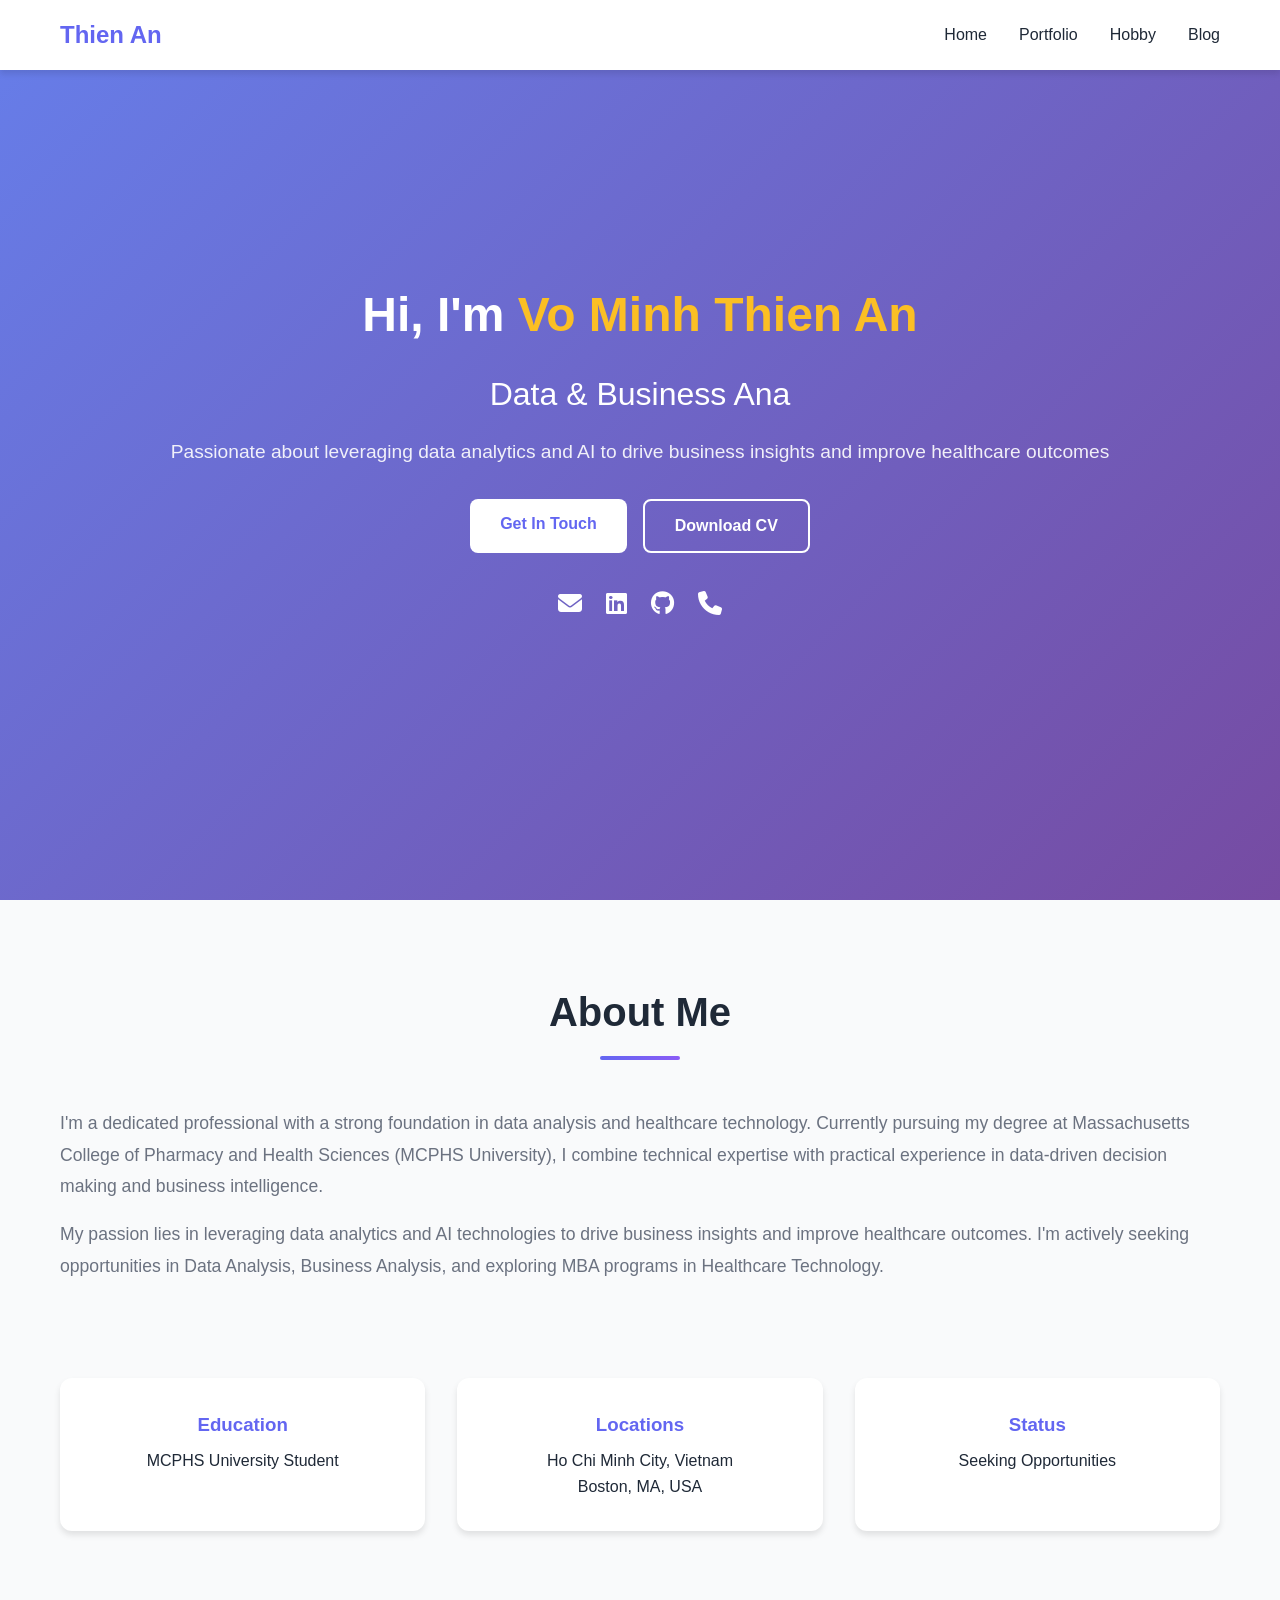
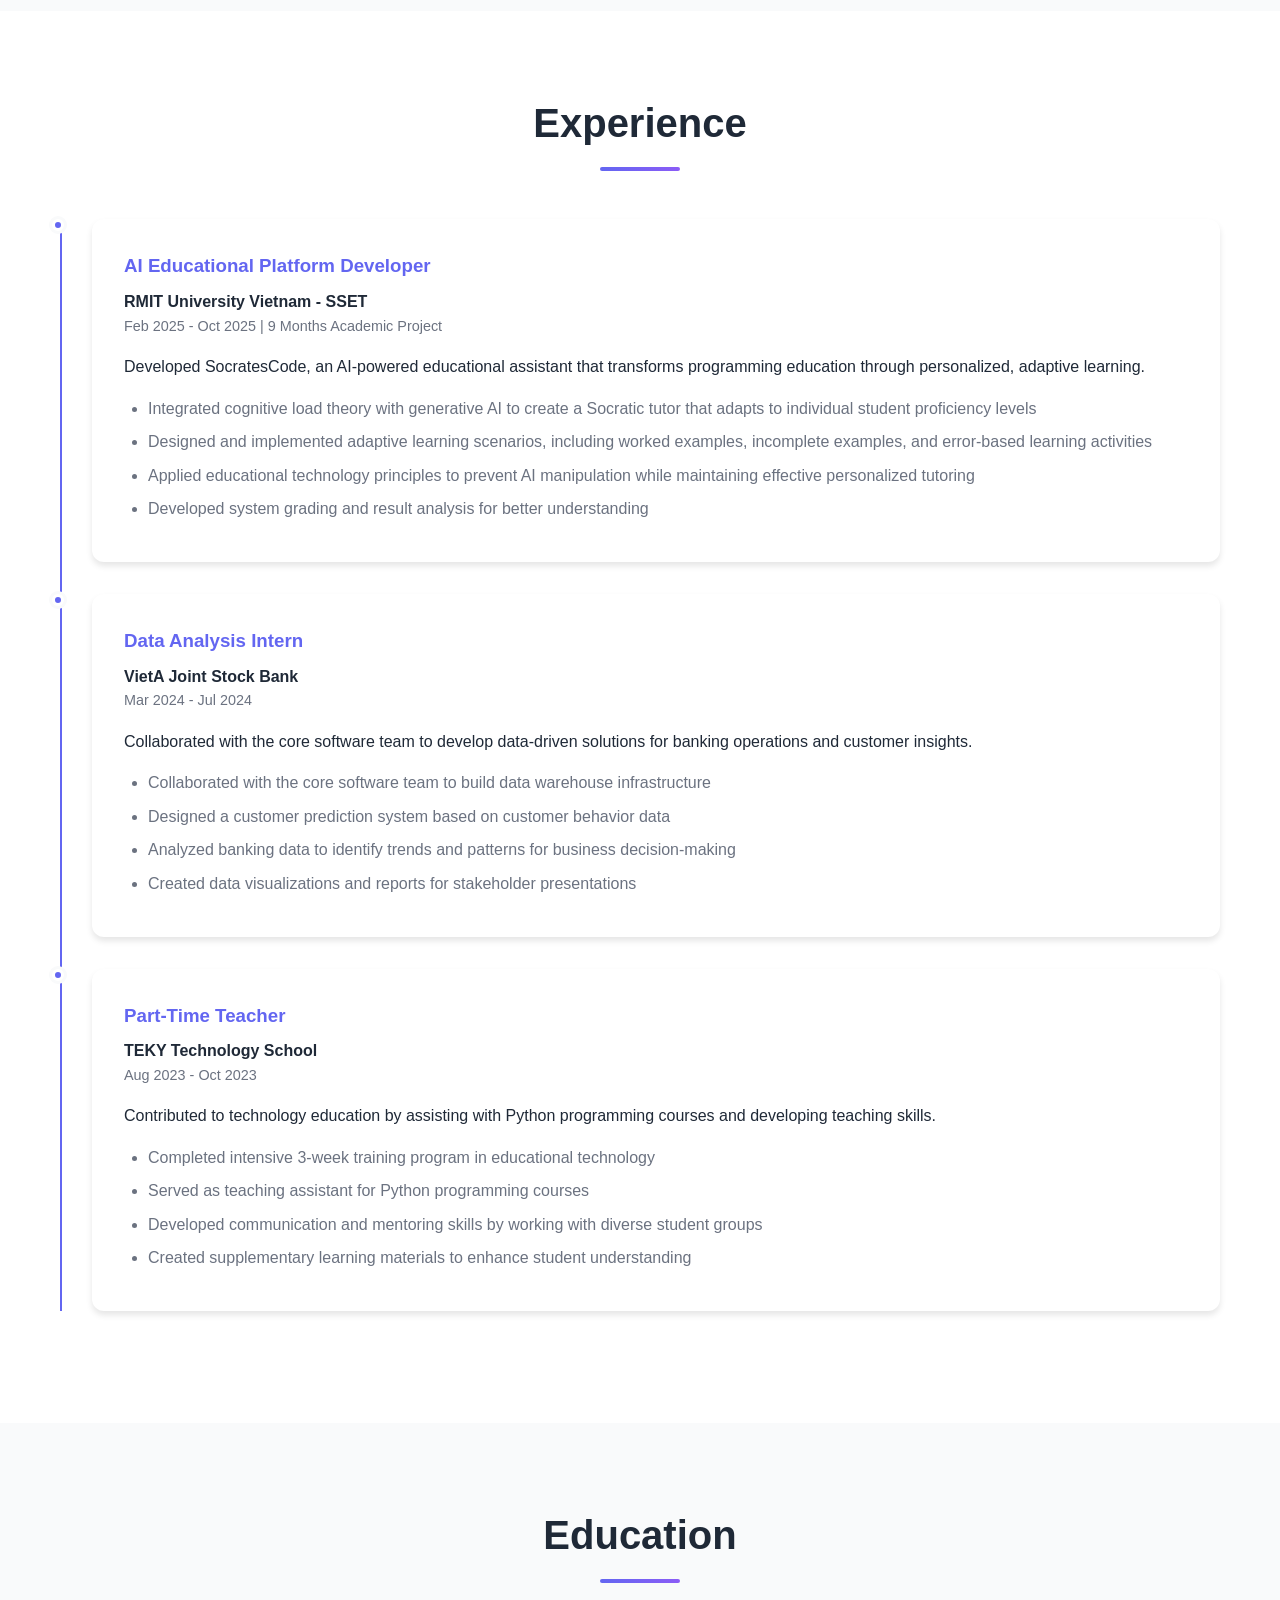
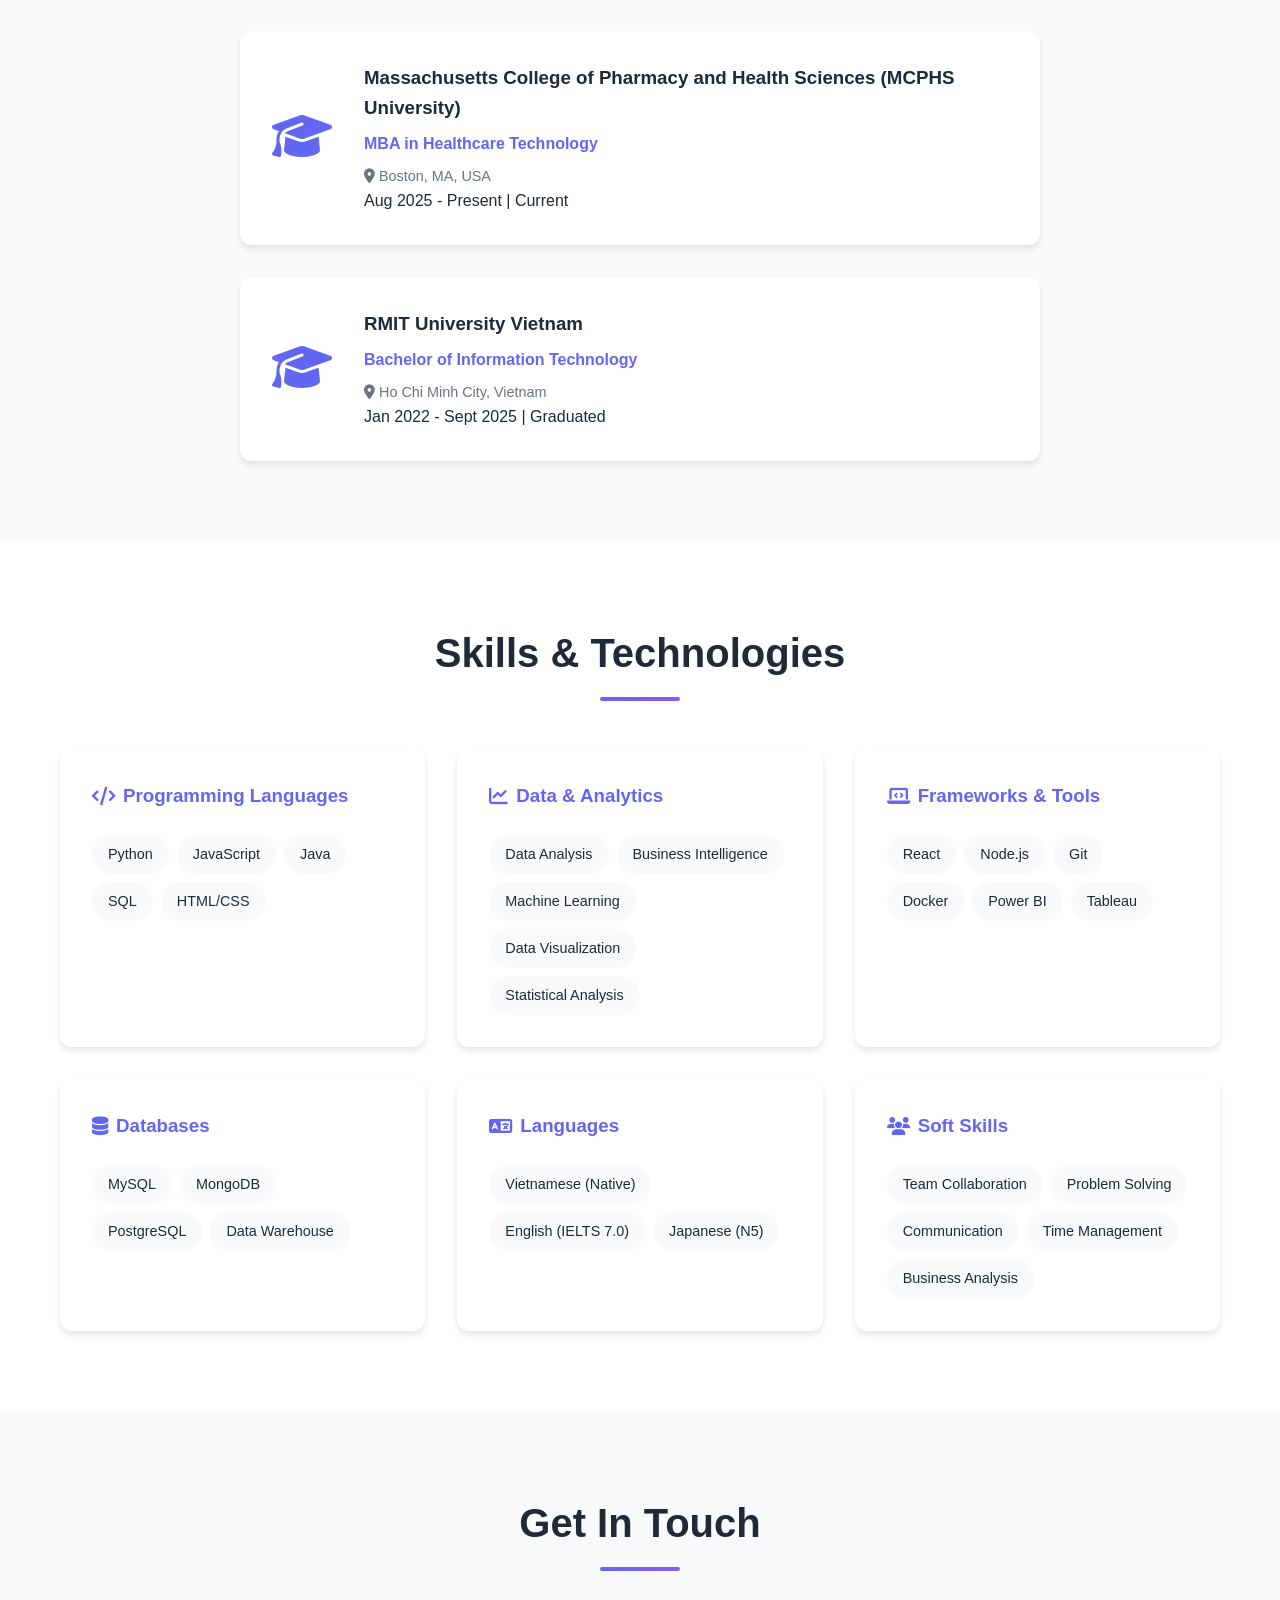
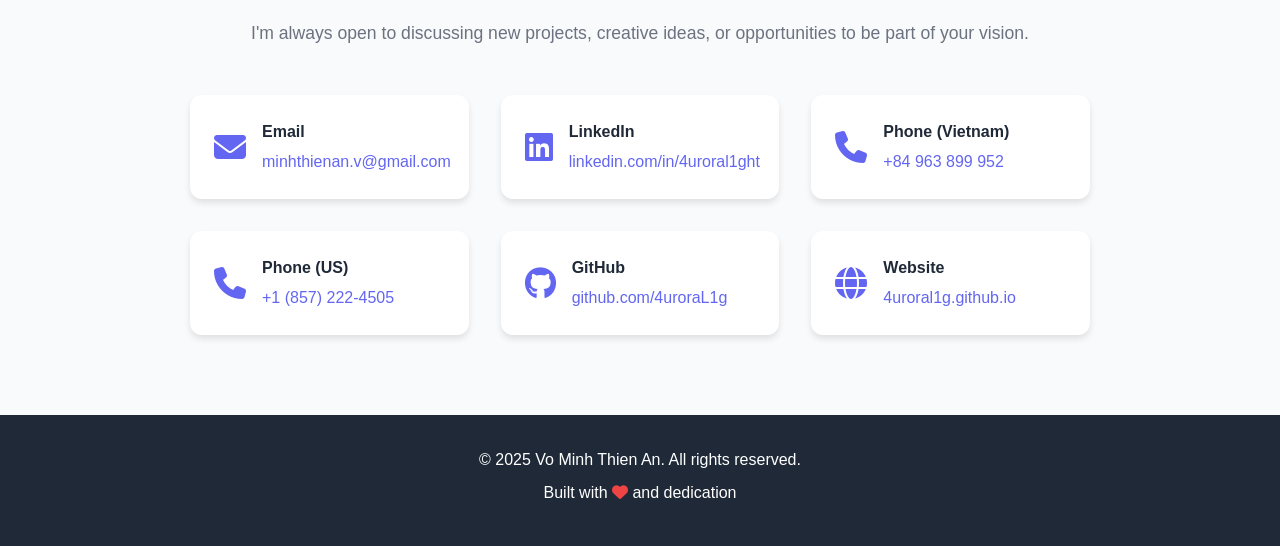
==== commit 611f42c0: "Add blog, gallery, and photo gallery features Introduced blog.html for future blog posts, gallery.ht" ====
--- a/index.html
+++ b/index.html
@@ -3,6 +3,24 @@
 <head>
     <meta charset="UTF-8">
     <meta name="viewport" content="width=device-width, initial-scale=1.0">
+    <meta name="description" content="Vo Minh Thien An - Data & Business Analyst with MBA in Healthcare Technology. Passionate about leveraging data analytics and AI to drive business insights and improve healthcare outcomes.">
+    <meta name="keywords" content="Data Analyst, Business Analyst, Healthcare Technology, MBA, Data Science, Machine Learning, AI, Python, Business Intelligence">
+    <meta name="author" content="Vo Minh Thien An">
+    
+    <!-- Open Graph / Facebook -->
+    <meta property="og:type" content="website">
+    <meta property="og:url" content="https://4uroral1g.github.io/">
+    <meta property="og:title" content="Vo Minh Thien An - Data & Business Analyst | Healthcare Technology">
+    <meta property="og:description" content="Passionate about leveraging data analytics and AI to drive business insights and improve healthcare outcomes.">
+    <meta property="og:image" content="https://4uroral1g.github.io/preview.png">
+    
+    <!-- Twitter -->
+    <meta property="twitter:card" content="summary_large_image">
+    <meta property="twitter:url" content="https://4uroral1g.github.io/">
+    <meta property="twitter:title" content="Vo Minh Thien An - Data & Business Analyst">
+    <meta property="twitter:description" content="Passionate about leveraging data analytics and AI to drive business insights and improve healthcare outcomes.">
+    <meta property="twitter:image" content="https://4uroral1g.github.io/preview.png">
+    
     <title>Vo Minh Thien An - Portfolio</title>
     <link rel="stylesheet" href="styles.css">
     <link rel="stylesheet" href="https://cdnjs.cloudflare.com/ajax/libs/font-awesome/6.4.0/css/all.min.css">
@@ -26,6 +44,7 @@
                 </li>
                 <li><a href="portfolio.html">Portfolio</a></li>
                 <li><a href="hobby.html">Hobby</a></li>
+                <li><a href="blog.html">Blog</a></li>
             </ul>
             <div class="hamburger">
                 <span></span>
@@ -48,6 +67,7 @@
                 </div>
                 <div class="social-links">
                     <a href="mailto:minhthienan.v@gmail.com" aria-label="Email"><i class="fas fa-envelope"></i></a>
+                    <a href="https://www.linkedin.com/in/4uroral1ght/" target="_blank" aria-label="LinkedIn"><i class="fab fa-linkedin"></i></a>
                     <a href="https://github.com/4uroraL1g" target="_blank" aria-label="GitHub"><i class="fab fa-github"></i></a>
                     <a href="tel:+84963899952" aria-label="Phone"><i class="fas fa-phone"></i></a>
                 </div>
@@ -246,6 +266,13 @@
                     </div>
                 </div>
                 <div class="contact-item">
+                    <i class="fab fa-linkedin"></i>
+                    <div>
+                        <h3>LinkedIn</h3>
+                        <a href="https://www.linkedin.com/in/4uroral1ght/" target="_blank">linkedin.com/in/4uroral1ght</a>
+                    </div>
+                </div>
+                <div class="contact-item">
                     <i class="fas fa-phone"></i>
                     <div>
                         <h3>Phone (Vietnam)</h3>
@@ -271,13 +298,6 @@
                     <div>
                         <h3>Website</h3>
                         <a href="https://4uroral1g.github.io/index.html" target="_blank">4uroral1g.github.io</a>
-                    </div>
-                </div>
-                <div class="contact-item">
-                    <i class="fas fa-map-marker-alt"></i>
-                    <div>
-                        <h3>Locations</h3>
-                        <p>Ho Chi Minh City, Vietnam<br>Boston, MA, USA</p>
                     </div>
                 </div>
             </div>
--- a/styles.css
+++ b/styles.css
@@ -631,29 +631,44 @@
         width: 100%;
         text-align: center;
         transition: 0.3s;
-        box-shadow: var(--shadow);
-        padding: 2rem 0;
+        box-shadow: 0 10px 27px rgba(0, 0, 0, 0.05);
+        z-index: 999;
     }
 
     .nav-menu.active {
         left: 0;
     }
 
-    /* Mobile Dropdown Styles */
+    .nav-menu li {
+        margin: 1.5rem 0;
+    }
+
+    .hamburger.active span:nth-child(2) {
+        opacity: 0;
+    }
+
+    .hamburger.active span:nth-child(1) {
+        transform: translateY(8px) rotate(45deg);
+    }
+
+    .hamburger.active span:nth-child(3) {
+        transform: translateY(-8px) rotate(-45deg);
+    }
+
+    .dropdown {
+        display: block;
+    }
+
     .dropdown-content {
         position: static;
-        transform: none;
         box-shadow: none;
-        border-top: 1px solid var(--border-color);
-        border-radius: 0;
+        background: var(--bg-alt);
         margin-top: 0.5rem;
+        display: none;
         padding: 1rem;
     }
 
-    .dropdown:hover .dropdown-content {
-        display: none;
-    }
-
+    .dropdown:hover .dropdown-content,
     .dropdown.active .dropdown-content {
         display: block;
     }
